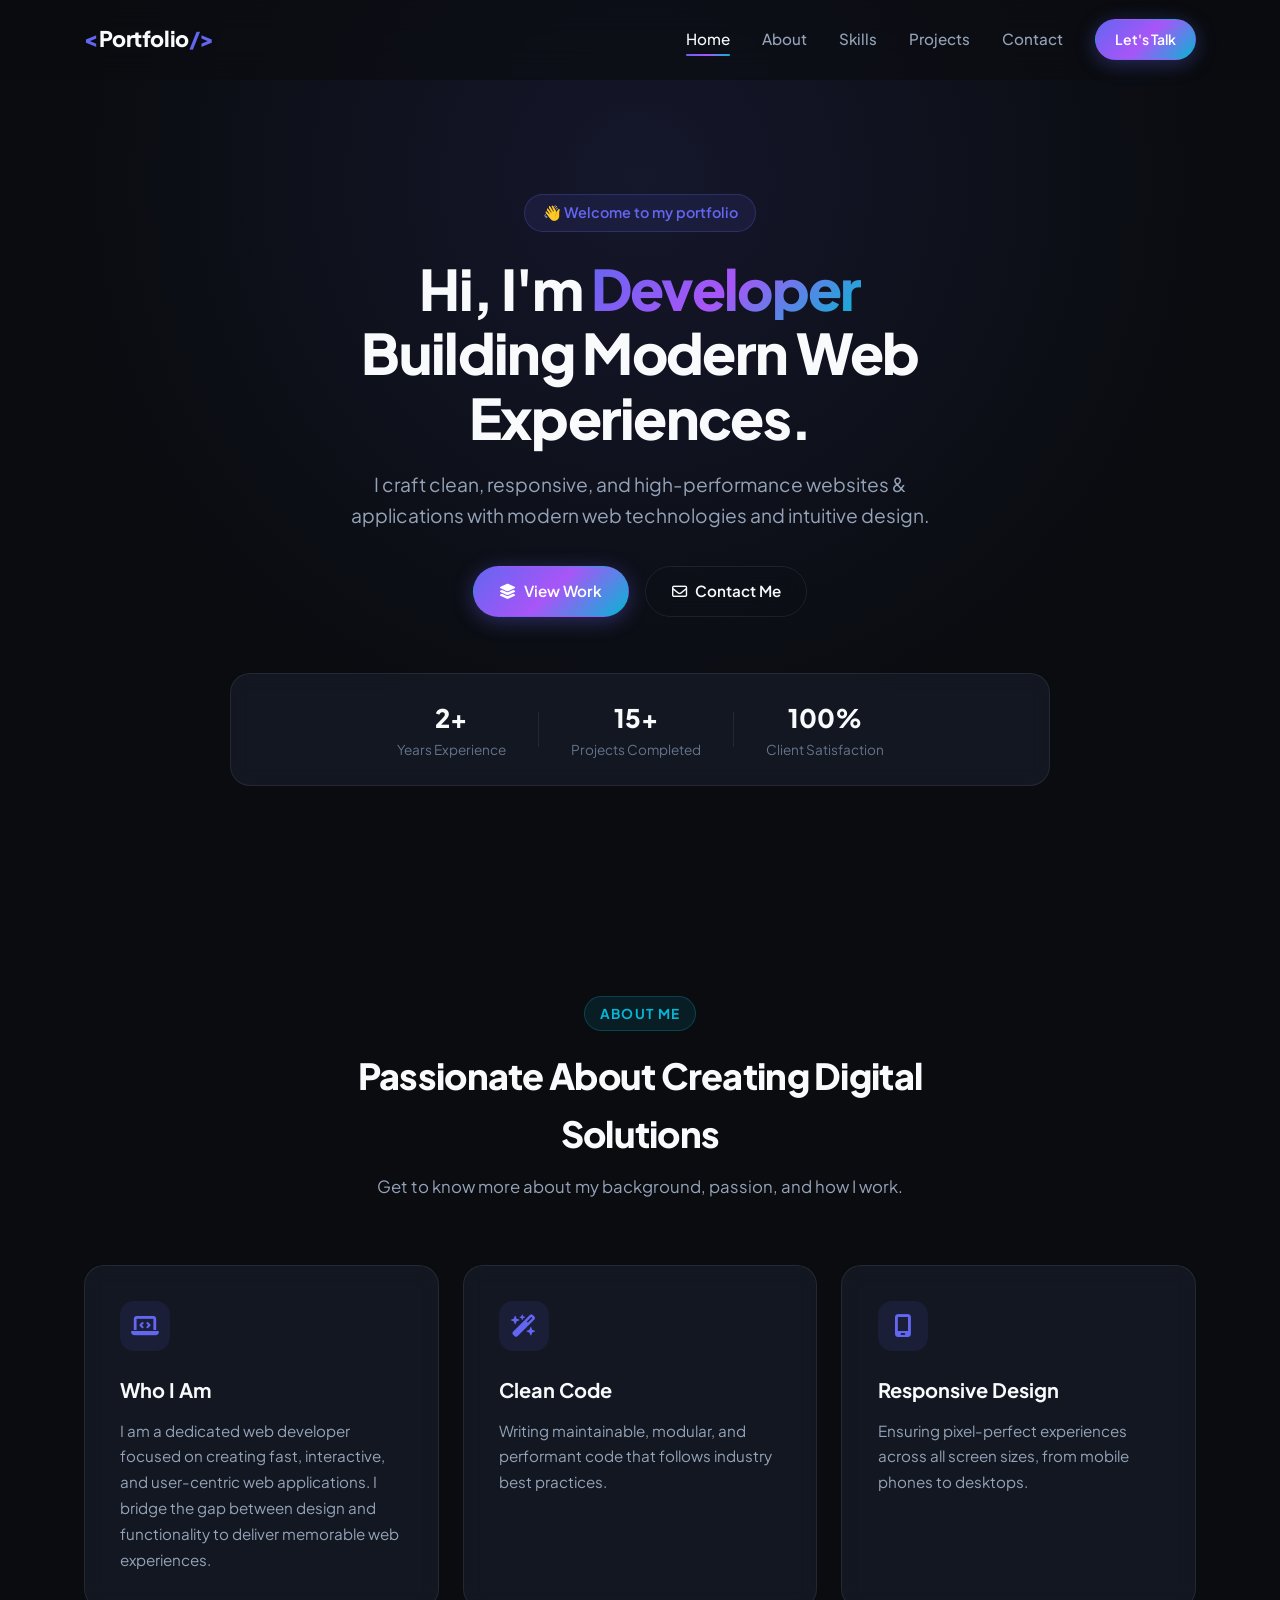
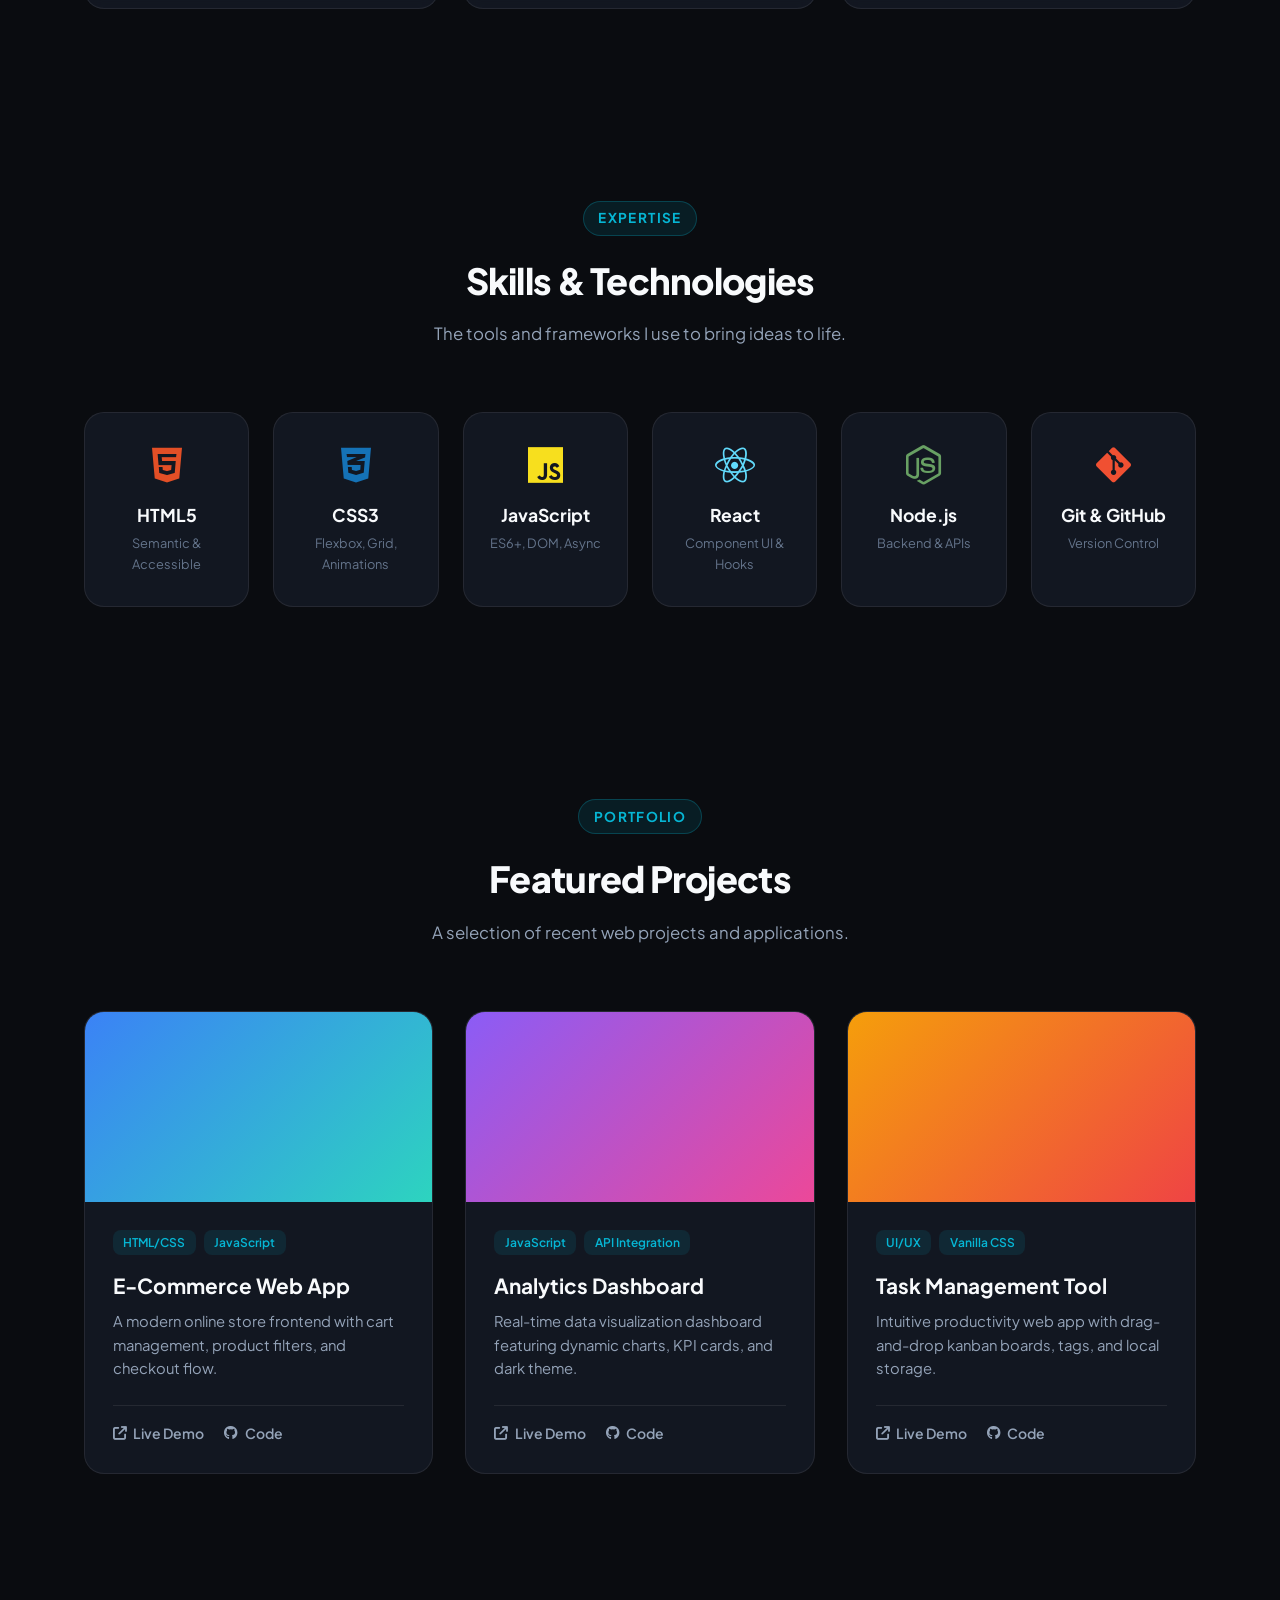
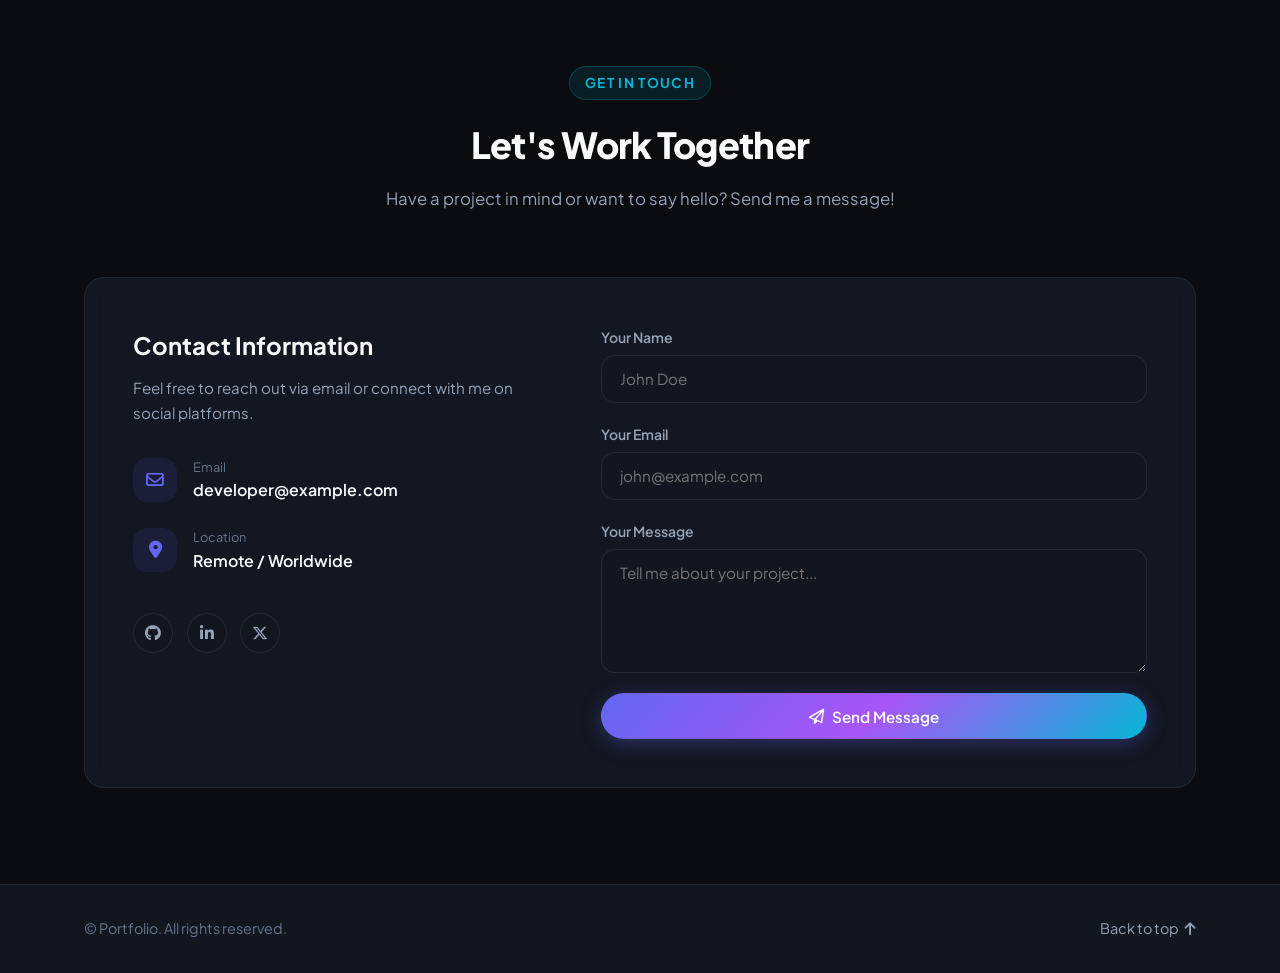
==== index.html @ e3401606 "files" ====
<!DOCTYPE html>
<html lang="en">

<head>
    <meta charset="UTF-8">
    <meta name="viewport" content="width=device-width, initial-scale=1.0">
    <meta name="description" content="Personal Portfolio - Developer & Designer">
    <title>Portfolio | Developer & Creator</title>

    <!-- Google Fonts -->
    <link rel="preconnect" href="https://fonts.googleapis.com">
    <link rel="preconnect" href="https://fonts.gstatic.com" crossorigin>
    <link href="https://fonts.googleapis.com/css2?family=Plus+Jakarta+Sans:wght@300;400;500;600;700;800&display=swap"
        rel="stylesheet">

    <!-- FontAwesome Icons -->
    <link rel="stylesheet" href="https://cdnjs.cloudflare.com/ajax/libs/font-awesome/6.5.1/css/all.min.css">

    <!-- Main Stylesheet -->
    <link rel="stylesheet" href="style.css">
</head>

<body>

    <!-- Navigation Bar -->
    <header class="navbar" id="navbar">
        <div class="nav-container">
            <a href="#hero" class="nav-logo">
                <span class="logo-bracket">&lt;</span>Portfolio<span class="logo-bracket">/&gt;</span>
            </a>

            <nav class="nav-menu" id="nav-menu">
                <a href="#hero" class="nav-link active">Home</a>
                <a href="#about" class="nav-link">About</a>
                <a href="#skills" class="nav-link">Skills</a>
                <a href="#projects" class="nav-link">Projects</a>
                <a href="#contact" class="nav-link">Contact</a>
                <a href="#contact" class="btn btn-sm btn-primary nav-cta">Let's Talk</a>
            </nav>

            <button class="hamburger" id="hamburger" aria-label="Toggle menu">
                <i class="fa-solid fa-bars"></i>
            </button>
        </div>
    </header>

    <!-- Hero Section -->
    <section class="hero" id="hero">
        <div class="container hero-content">
            <div class="hero-text">
                <div class="badge">👋 Welcome to my portfolio</div>
                <h1 class="hero-title">
                    Hi, I'm <span class="gradient-text">Developer</span><br>
                    Building Modern Web Experiences.
                </h1>
                <p class="hero-subtitle">
                    I craft clean, responsive, and high-performance websites & applications with modern web technologies
                    and intuitive design.
                </p>
                <div class="hero-actions">
                    <a href="#projects" class="btn btn-primary">
                        <i class="fa-solid fa-layer-group"></i> View Work
                    </a>
                    <a href="#contact" class="btn btn-outline">
                        <i class="fa-regular fa-envelope"></i> Contact Me
                    </a>
                </div>
                <div class="hero-stats">
                    <div class="stat-item">
                        <span class="stat-number">2+</span>
                        <span class="stat-label">Years Experience</span>
                    </div>
                    <div class="stat-divider"></div>
                    <div class="stat-item">
                        <span class="stat-number">15+</span>
                        <span class="stat-label">Projects Completed</span>
                    </div>
                    <div class="stat-divider"></div>
                    <div class="stat-item">
                        <span class="stat-number">100%</span>
                        <span class="stat-label">Client Satisfaction</span>
                    </div>
                </div>
            </div>
        </div>
    </section>

    <!-- About Section -->
    <section class="section about" id="about">
        <div class="container">
            <div class="section-header">
                <span class="section-badge">About Me</span>
                <h2 class="section-title">Passionate About Creating Digital Solutions</h2>
                <p class="section-desc">Get to know more about my background, passion, and how I work.</p>
            </div>

            <div class="about-grid">
                <div class="about-card main-about">
                    <div class="about-icon">
                        <i class="fa-solid fa-laptop-code"></i>
                    </div>
                    <h3>Who I Am</h3>
                    <p>
                        I am a dedicated web developer focused on creating fast, interactive, and user-centric web
                        applications.
                        I bridge the gap between design and functionality to deliver memorable web experiences.
                    </p>
                </div>

                <div class="about-card">
                    <div class="about-icon">
                        <i class="fa-solid fa-wand-magic-sparkles"></i>
                    </div>
                    <h3>Clean Code</h3>
                    <p>Writing maintainable, modular, and performant code that follows industry best practices.</p>
                </div>

                <div class="about-card">
                    <div class="about-icon">
                        <i class="fa-solid fa-mobile-screen"></i>
                    </div>
                    <h3>Responsive Design</h3>
                    <p>Ensuring pixel-perfect experiences across all screen sizes, from mobile phones to desktops.</p>
                </div>
            </div>
        </div>
    </section>

    <!-- Skills Section -->
    <section class="section skills" id="skills">
        <div class="container">
            <div class="section-header">
                <span class="section-badge">Expertise</span>
                <h2 class="section-title">Skills & Technologies</h2>
                <p class="section-desc">The tools and frameworks I use to bring ideas to life.</p>
            </div>

            <div class="skills-grid">
                <div class="skill-item">
                    <i class="fa-brands fa-html5 skill-icon html"></i>
                    <h4>HTML5</h4>
                    <p>Semantic & Accessible</p>
                </div>
                <div class="skill-item">
                    <i class="fa-brands fa-css3-alt skill-icon css"></i>
                    <h4>CSS3</h4>
                    <p>Flexbox, Grid, Animations</p>
                </div>
                <div class="skill-item">
                    <i class="fa-brands fa-js skill-icon js"></i>
                    <h4>JavaScript</h4>
                    <p>ES6+, DOM, Async</p>
                </div>
                <div class="skill-item">
                    <i class="fa-brands fa-react skill-icon react"></i>
                    <h4>React</h4>
                    <p>Component UI & Hooks</p>
                </div>
                <div class="skill-item">
                    <i class="fa-brands fa-node-js skill-icon node"></i>
                    <h4>Node.js</h4>
                    <p>Backend & APIs</p>
                </div>
                <div class="skill-item">
                    <i class="fa-brands fa-git-alt skill-icon git"></i>
                    <h4>Git & GitHub</h4>
                    <p>Version Control</p>
                </div>
            </div>
        </div>
    </section>

    <!-- Projects Section -->
    <section class="section projects" id="projects">
        <div class="container">
            <div class="section-header">
                <span class="section-badge">Portfolio</span>
                <h2 class="section-title">Featured Projects</h2>
                <p class="section-desc">A selection of recent web projects and applications.</p>
            </div>

            <div class="projects-grid">
                <!-- Project 1 -->
                <div class="project-card">
                    <div class="project-preview preview-1">
                        <div class="project-overlay">
                            <a href="#" class="preview-btn" target="_blank" rel="noopener"><i
                                    class="fa-solid fa-arrow-up-right-from-square"></i></a>
                        </div>
                    </div>
                    <div class="project-details">
                        <div class="project-tags">
                            <span class="tag">HTML/CSS</span>
                            <span class="tag">JavaScript</span>
                        </div>
                        <h3 class="project-title">E-Commerce Web App</h3>
                        <p class="project-description">
                            A modern online store frontend with cart management, product filters, and checkout flow.
                        </p>
                        <div class="project-links">
                            <a href="#" class="project-link"><i class="fa-solid fa-arrow-up-right-from-square"></i> Live
                                Demo</a>
                            <a href="#" class="project-link"><i class="fa-brands fa-github"></i> Code</a>
                        </div>
                    </div>
                </div>

                <!-- Project 2 -->
                <div class="project-card">
                    <div class="project-preview preview-2">
                        <div class="project-overlay">
                            <a href="#" class="preview-btn" target="_blank" rel="noopener"><i
                                    class="fa-solid fa-arrow-up-right-from-square"></i></a>
                        </div>
                    </div>
                    <div class="project-details">
                        <div class="project-tags">
                            <span class="tag">JavaScript</span>
                            <span class="tag">API Integration</span>
                        </div>
                        <h3 class="project-title">Analytics Dashboard</h3>
                        <p class="project-description">
                            Real-time data visualization dashboard featuring dynamic charts, KPI cards, and dark theme.
                        </p>
                        <div class="project-links">
                            <a href="#" class="project-link"><i class="fa-solid fa-arrow-up-right-from-square"></i> Live
                                Demo</a>
                            <a href="#" class="project-link"><i class="fa-brands fa-github"></i> Code</a>
                        </div>
                    </div>
                </div>

                <!-- Project 3 -->
                <div class="project-card">
                    <div class="project-preview preview-3">
                        <div class="project-overlay">
                            <a href="#" class="preview-btn" target="_blank" rel="noopener"><i
                                    class="fa-solid fa-arrow-up-right-from-square"></i></a>
                        </div>
                    </div>
                    <div class="project-details">
                        <div class="project-tags">
                            <span class="tag">UI/UX</span>
                            <span class="tag">Vanilla CSS</span>
                        </div>
                        <h3 class="project-title">Task Management Tool</h3>
                        <p class="project-description">
                            Intuitive productivity web app with drag-and-drop kanban boards, tags, and local storage.
                        </p>
                        <div class="project-links">
                            <a href="#" class="project-link"><i class="fa-solid fa-arrow-up-right-from-square"></i> Live
                                Demo</a>
                            <a href="#" class="project-link"><i class="fa-brands fa-github"></i> Code</a>
                        </div>
                    </div>
                </div>
            </div>
        </div>
    </section>

    <!-- Contact Section -->
    <section class="section contact" id="contact">
        <div class="container">
            <div class="section-header">
                <span class="section-badge">Get In Touch</span>
                <h2 class="section-title">Let's Work Together</h2>
                <p class="section-desc">Have a project in mind or want to say hello? Send me a message!</p>
            </div>

            <div class="contact-wrapper">
                <div class="contact-info">
                    <h3>Contact Information</h3>
                    <p>Feel free to reach out via email or connect with me on social platforms.</p>

                    <div class="contact-details">
                        <div class="contact-item">
                            <i class="fa-regular fa-envelope"></i>
                            <div>
                                <span>Email</span>
                                <h4>developer@example.com</h4>
                            </div>
                        </div>
                        <div class="contact-item">
                            <i class="fa-solid fa-location-dot"></i>
                            <div>
                                <span>Location</span>
                                <h4>Remote / Worldwide</h4>
                            </div>
                        </div>
                    </div>

                    <div class="social-links">
                        <a href="https://github.com" target="_blank" rel="noopener" aria-label="GitHub"><i
                                class="fa-brands fa-github"></i></a>
                        <a href="https://linkedin.com" target="_blank" rel="noopener" aria-label="LinkedIn"><i
                                class="fa-brands fa-linkedin-in"></i></a>
                        <a href="https://twitter.com" target="_blank" rel="noopener" aria-label="Twitter"><i
                                class="fa-brands fa-x-twitter"></i></a>
                    </div>
                </div>

                <form class="contact-form" id="contact-form">
                    <div class="form-group">
                        <label for="name">Your Name</label>
                        <input type="text" id="name" name="name" placeholder="John Doe" required>
                    </div>
                    <div class="form-group">
                        <label for="email">Your Email</label>
                        <input type="email" id="email" name="email" placeholder="john@example.com" required>
                    </div>
                    <div class="form-group">
                        <label for="message">Your Message</label>
                        <textarea id="message" name="message" rows="5" placeholder="Tell me about your project..."
                            required></textarea>
                    </div>
                    <button type="submit" class="btn btn-primary btn-block">
                        <i class="fa-regular fa-paper-plane"></i> Send Message
                    </button>
                    <div class="form-feedback" id="form-feedback"></div>
                </form>
            </div>
        </div>
    </section>

    <!-- Footer -->
    <footer class="footer">
        <div class="container footer-content">
            <p>&copy; <span id="current-year"></span> Portfolio. All rights reserved.</p>
            <div class="footer-links">
                <a href="#hero">Back to top <i class="fa-solid fa-arrow-up"></i></a>
            </div>
        </div>
    </footer>

    <!-- Main JavaScript -->
    <script src="script.js"></script>
</body>

</html>
---- style.css ----
/* ==========================================================================
   Base Design System & CSS Variables
   ========================================================================== */
:root {
    --bg-primary: #0a0c10;
    --bg-secondary: #12161f;
    --bg-card: rgba(22, 27, 39, 0.75);
    --bg-card-hover: rgba(30, 38, 54, 0.9);
    --border-color: rgba(255, 255, 255, 0.08);
    --border-highlight: rgba(99, 102, 241, 0.3);

    --text-primary: #f8fafc;
    --text-secondary: #94a3b8;
    --text-muted: #64748b;

    --accent-primary: #6366f1;
    --accent-secondary: #06b6d4;
    --accent-glow: rgba(99, 102, 241, 0.35);
    --gradient-primary: linear-gradient(135deg, #6366f1 0%, #a855f7 50%, #06b6d4 100%);
    --gradient-card-1: linear-gradient(135deg, #3b82f6 0%, #2dd4bf 100%);
    --gradient-card-2: linear-gradient(135deg, #8b5cf6 0%, #ec4899 100%);
    --gradient-card-3: linear-gradient(135deg, #f59e0b 0%, #ef4444 100%);

    --font-main: 'Plus Jakarta Sans', -apple-system, BlinkMacSystemFont, 'Segoe UI', Roboto, sans-serif;
    --radius-sm: 8px;
    --radius-md: 14px;
    --radius-lg: 20px;
    --radius-full: 9999px;

    --shadow-sm: 0 4px 12px rgba(0, 0, 0, 0.2);
    --shadow-md: 0 10px 30px -10px rgba(0, 0, 0, 0.5);
    --shadow-glow: 0 0 25px var(--accent-glow);

    --transition: all 0.3s cubic-bezier(0.16, 1, 0.3, 1);
    --max-width: 1160px;
}

/* ==========================================================================
   Reset & Global Styles
   ========================================================================== */
* {
    margin: 0;
    padding: 0;
    box-sizing: border-box;
}

html {
    scroll-behavior: smooth;
    font-size: 16px;
}

body {
    font-family: var(--font-main);
    background-color: var(--bg-primary);
    color: var(--text-primary);
    line-height: 1.6;
    overflow-x: hidden;
    -webkit-font-smoothing: antialiased;
}

.container {
    width: 100%;
    max-width: var(--max-width);
    margin: 0 auto;
    padding: 0 1.5rem;
}

a {
    color: inherit;
    text-decoration: none;
    transition: var(--transition);
}

ul {
    list-style: none;
}

/* ==========================================================================
   Typography & Utilities
   ========================================================================== */
.gradient-text {
    background: var(--gradient-primary);
    -webkit-background-clip: text;
    -webkit-text-fill-color: transparent;
    display: inline-block;
}

.section {
    padding: 6rem 0;
    position: relative;
}

.section-header {
    text-align: center;
    max-width: 650px;
    margin: 0 auto 4rem auto;
}

.section-badge {
    display: inline-block;
    font-size: 0.85rem;
    font-weight: 700;
    text-transform: uppercase;
    letter-spacing: 0.1em;
    color: var(--accent-secondary);
    background: rgba(6, 182, 212, 0.1);
    border: 1px solid rgba(6, 182, 212, 0.25);
    padding: 0.35rem 0.9rem;
    border-radius: var(--radius-full);
    margin-bottom: 1rem;
}

.section-title {
    font-size: 2.25rem;
    font-weight: 800;
    letter-spacing: -0.02em;
    color: var(--text-primary);
    margin-bottom: 0.75rem;
}

.section-desc {
    color: var(--text-secondary);
    font-size: 1.05rem;
}

/* ==========================================================================
   Buttons
   ========================================================================== */
.btn {
    display: inline-flex;
    align-items: center;
    justify-content: center;
    gap: 0.5rem;
    padding: 0.8rem 1.6rem;
    font-size: 0.95rem;
    font-weight: 600;
    font-family: inherit;
    border-radius: var(--radius-full);
    cursor: pointer;
    border: 1px solid transparent;
    transition: var(--transition);
}

.btn-primary {
    background: var(--gradient-primary);
    color: #ffffff;
    box-shadow: 0 4px 20px var(--accent-glow);
}

.btn-primary:hover {
    transform: translateY(-2px);
    box-shadow: 0 8px 25px rgba(99, 102, 241, 0.5);
}

.btn-outline {
    background: transparent;
    color: var(--text-primary);
    border-color: var(--border-color);
    backdrop-filter: blur(10px);
}

.btn-outline:hover {
    background: rgba(255, 255, 255, 0.05);
    border-color: var(--text-secondary);
    transform: translateY(-2px);
}

.btn-sm {
    padding: 0.5rem 1.2rem;
    font-size: 0.875rem;
}

.btn-block {
    width: 100%;
}

/* ==========================================================================
   Navbar
   ========================================================================== */
.navbar {
    position: fixed;
    top: 0;
    left: 0;
    width: 100%;
    z-index: 1000;
    padding: 1.2rem 0;
    transition: var(--transition);
    background: rgba(10, 12, 16, 0.6);
    backdrop-filter: blur(16px);
    border-bottom: 1px solid transparent;
}

.navbar.scrolled {
    padding: 0.85rem 0;
    background: rgba(10, 12, 16, 0.85);
    border-bottom: 1px solid var(--border-color);
}

.nav-container {
    max-width: var(--max-width);
    margin: 0 auto;
    padding: 0 1.5rem;
    display: flex;
    align-items: center;
    justify-content: space-between;
}

.nav-logo {
    font-size: 1.35rem;
    font-weight: 800;
    color: var(--text-primary);
    letter-spacing: -0.02em;
}

.logo-bracket {
    color: var(--accent-primary);
}

.nav-menu {
    display: flex;
    align-items: center;
    gap: 2rem;
}

.nav-link {
    font-size: 0.95rem;
    font-weight: 500;
    color: var(--text-secondary);
    position: relative;
}

.nav-link:hover,
.nav-link.active {
    color: var(--text-primary);
}

.nav-link::after {
    content: '';
    position: absolute;
    bottom: -4px;
    left: 0;
    width: 0;
    height: 2px;
    background: var(--gradient-primary);
    transition: var(--transition);
    border-radius: var(--radius-full);
}

.nav-link:hover::after,
.nav-link.active::after {
    width: 100%;
}

.hamburger {
    display: none;
    background: transparent;
    border: none;
    color: var(--text-primary);
    font-size: 1.4rem;
    cursor: pointer;
}

/* ==========================================================================
   Hero Section
   ========================================================================== */
.hero {
    min-height: 100vh;
    display: flex;
    align-items: center;
    padding-top: 5rem;
    background: radial-gradient(circle at 50% 20%, rgba(99, 102, 241, 0.12) 0%, transparent 60%);
}

.hero-content {
    display: flex;
    flex-direction: column;
    align-items: center;
    text-align: center;
}

.hero-text {
    max-width: 820px;
}

.badge {
    display: inline-block;
    font-size: 0.9rem;
    font-weight: 600;
    color: var(--accent-primary);
    background: rgba(99, 102, 241, 0.1);
    border: 1px solid rgba(99, 102, 241, 0.25);
    padding: 0.4rem 1.1rem;
    border-radius: var(--radius-full);
    margin-bottom: 1.5rem;
}

.hero-title {
    font-size: 3.5rem;
    font-weight: 800;
    line-height: 1.15;
    letter-spacing: -0.03em;
    margin-bottom: 1.25rem;
}

.hero-subtitle {
    font-size: 1.2rem;
    color: var(--text-secondary);
    max-width: 640px;
    margin: 0 auto 2.2rem auto;
    font-weight: 400;
}

.hero-actions {
    display: flex;
    justify-content: center;
    gap: 1rem;
    margin-bottom: 3.5rem;
}

.hero-stats {
    display: flex;
    align-items: center;
    justify-content: center;
    gap: 2rem;
    padding: 1.5rem 2rem;
    background: var(--bg-card);
    border: 1px solid var(--border-color);
    border-radius: var(--radius-lg);
    backdrop-filter: blur(10px);
}

.stat-item {
    display: flex;
    flex-direction: column;
    align-items: center;
}

.stat-number {
    font-size: 1.6rem;
    font-weight: 800;
    color: var(--text-primary);
}

.stat-label {
    font-size: 0.85rem;
    color: var(--text-muted);
}

.stat-divider {
    width: 1px;
    height: 35px;
    background: var(--border-color);
}

/* ==========================================================================
   About Section
   ========================================================================== */
.about-grid {
    display: grid;
    grid-template-columns: repeat(auto-fit, minmax(300px, 1fr));
    gap: 1.5rem;
}

.about-card {
    background: var(--bg-card);
    border: 1px solid var(--border-color);
    border-radius: var(--radius-lg);
    padding: 2.2rem;
    backdrop-filter: blur(10px);
    transition: var(--transition);
}

.about-card:hover {
    background: var(--bg-card-hover);
    border-color: var(--border-highlight);
    transform: translateY(-4px);
}

.about-icon {
    width: 50px;
    height: 50px;
    display: flex;
    align-items: center;
    justify-content: center;
    background: rgba(99, 102, 241, 0.1);
    color: var(--accent-primary);
    border-radius: var(--radius-md);
    font-size: 1.4rem;
    margin-bottom: 1.4rem;
}

.about-card h3 {
    font-size: 1.25rem;
    font-weight: 700;
    margin-bottom: 0.75rem;
}

.about-card p {
    color: var(--text-secondary);
    font-size: 0.95rem;
    line-height: 1.7;
}

/* ==========================================================================
   Skills Section
   ========================================================================== */
.skills-grid {
    display: grid;
    grid-template-columns: repeat(auto-fit, minmax(160px, 1fr));
    gap: 1.5rem;
}

.skill-item {
    background: var(--bg-card);
    border: 1px solid var(--border-color);
    border-radius: var(--radius-lg);
    padding: 2rem 1.5rem;
    text-align: center;
    transition: var(--transition);
}

.skill-item:hover {
    background: var(--bg-card-hover);
    border-color: var(--border-highlight);
    transform: translateY(-5px);
}

.skill-icon {
    font-size: 2.5rem;
    margin-bottom: 1rem;
}

.skill-icon.html { color: #e34f26; }
.skill-icon.css { color: #1572b6; }
.skill-icon.js { color: #f7df1e; }
.skill-icon.react { color: #61dafb; }
.skill-icon.node { color: #68a063; }
.skill-icon.git { color: #f05032; }

.skill-item h4 {
    font-size: 1.1rem;
    font-weight: 700;
    margin-bottom: 0.25rem;
}

.skill-item p {
    font-size: 0.8rem;
    color: var(--text-muted);
}

/* ==========================================================================
   Projects Section
   ========================================================================== */
.projects-grid {
    display: grid;
    grid-template-columns: repeat(auto-fit, minmax(320px, 1fr));
    gap: 2rem;
}

.project-card {
    background: var(--bg-card);
    border: 1px solid var(--border-color);
    border-radius: var(--radius-lg);
    overflow: hidden;
    transition: var(--transition);
    display: flex;
    flex-direction: column;
}

.project-card:hover {
    background: var(--bg-card-hover);
    border-color: var(--border-highlight);
    transform: translateY(-6px);
    box-shadow: var(--shadow-md);
}

.project-preview {
    height: 190px;
    width: 100%;
    position: relative;
    display: flex;
    align-items: center;
    justify-content: center;
}

.preview-1 { background: var(--gradient-card-1); }
.preview-2 { background: var(--gradient-card-2); }
.preview-3 { background: var(--gradient-card-3); }

.project-overlay {
    position: absolute;
    inset: 0;
    background: rgba(0, 0, 0, 0.35);
    display: flex;
    align-items: center;
    justify-content: center;
    opacity: 0;
    transition: var(--transition);
}

.project-card:hover .project-overlay {
    opacity: 1;
}

.preview-btn {
    width: 45px;
    height: 45px;
    border-radius: 50%;
    background: #ffffff;
    color: #0a0c10;
    display: flex;
    align-items: center;
    justify-content: center;
    font-size: 1.1rem;
    transform: scale(0.8);
    transition: var(--transition);
}

.project-card:hover .preview-btn {
    transform: scale(1);
}

.project-details {
    padding: 1.75rem;
    flex: 1;
    display: flex;
    flex-direction: column;
}

.project-tags {
    display: flex;
    gap: 0.5rem;
    margin-bottom: 0.85rem;
}

.tag {
    font-size: 0.75rem;
    font-weight: 600;
    color: var(--accent-secondary);
    background: rgba(6, 182, 212, 0.1);
    padding: 0.2rem 0.65rem;
    border-radius: var(--radius-sm);
}

.project-title {
    font-size: 1.3rem;
    font-weight: 700;
    margin-bottom: 0.5rem;
}

.project-description {
    color: var(--text-secondary);
    font-size: 0.925rem;
    line-height: 1.6;
    margin-bottom: 1.5rem;
    flex: 1;
}

.project-links {
    display: flex;
    gap: 1.25rem;
    border-top: 1px solid var(--border-color);
    padding-top: 1rem;
}

.project-link {
    font-size: 0.875rem;
    font-weight: 600;
    color: var(--text-secondary);
    display: inline-flex;
    align-items: center;
    gap: 0.4rem;
}

.project-link:hover {
    color: var(--accent-primary);
}

/* ==========================================================================
   Contact Section
   ========================================================================== */
.contact-wrapper {
    display: grid;
    grid-template-columns: 1fr 1.3fr;
    gap: 3rem;
    background: var(--bg-card);
    border: 1px solid var(--border-color);
    border-radius: var(--radius-lg);
    padding: 3rem;
    backdrop-filter: blur(10px);
}

.contact-info h3 {
    font-size: 1.5rem;
    font-weight: 700;
    margin-bottom: 0.75rem;
}

.contact-info p {
    color: var(--text-secondary);
    margin-bottom: 2rem;
    font-size: 0.95rem;
}

.contact-details {
    display: flex;
    flex-direction: column;
    gap: 1.5rem;
    margin-bottom: 2.5rem;
}

.contact-item {
    display: flex;
    align-items: center;
    gap: 1rem;
}

.contact-item i {
    width: 44px;
    height: 44px;
    display: flex;
    align-items: center;
    justify-content: center;
    background: rgba(99, 102, 241, 0.1);
    color: var(--accent-primary);
    border-radius: var(--radius-md);
    font-size: 1.1rem;
}

.contact-item span {
    font-size: 0.8rem;
    color: var(--text-muted);
    display: block;
}

.contact-item h4 {
    font-size: 1rem;
    font-weight: 600;
    color: var(--text-primary);
}

.social-links {
    display: flex;
    gap: 0.85rem;
}

.social-links a {
    width: 40px;
    height: 40px;
    display: flex;
    align-items: center;
    justify-content: center;
    background: var(--bg-secondary);
    border: 1px solid var(--border-color);
    border-radius: 50%;
    color: var(--text-secondary);
    font-size: 1rem;
    transition: var(--transition);
}

.social-links a:hover {
    background: var(--accent-primary);
    color: #ffffff;
    border-color: var(--accent-primary);
    transform: translateY(-3px);
}

.contact-form {
    display: flex;
    flex-direction: column;
    gap: 1.25rem;
}

.form-group {
    display: flex;
    flex-direction: column;
    gap: 0.4rem;
}

.form-group label {
    font-size: 0.875rem;
    font-weight: 600;
    color: var(--text-secondary);
}

.form-group input,
.form-group textarea {
    width: 100%;
    padding: 0.85rem 1.1rem;
    background: var(--bg-secondary);
    border: 1px solid var(--border-color);
    border-radius: var(--radius-md);
    color: var(--text-primary);
    font-family: inherit;
    font-size: 0.95rem;
    outline: none;
    transition: var(--transition);
}

.form-group input:focus,
.form-group textarea:focus {
    border-color: var(--accent-primary);
    box-shadow: 0 0 0 3px rgba(99, 102, 241, 0.15);
}

.form-feedback {
    margin-top: 0.5rem;
    font-size: 0.9rem;
    display: none;
}

.form-feedback.success {
    display: block;
    color: #10b981;
}

.form-feedback.error {
    display: block;
    color: #ef4444;
}

/* ==========================================================================
   Footer
   ========================================================================== */
.footer {
    border-top: 1px solid var(--border-color);
    padding: 2rem 0;
    background: var(--bg-secondary);
}

.footer-content {
    display: flex;
    align-items: center;
    justify-content: space-between;
    font-size: 0.9rem;
    color: var(--text-muted);
}

.footer-links a {
    color: var(--text-secondary);
    display: inline-flex;
    align-items: center;
    gap: 0.35rem;
}

.footer-links a:hover {
    color: var(--accent-primary);
}

/* ==========================================================================
   Responsive Breakpoints
   ========================================================================== */
@media (max-width: 900px) {
    .hero-title {
        font-size: 2.75rem;
    }

    .contact-wrapper {
        grid-template-columns: 1fr;
        padding: 2rem;
        gap: 2.5rem;
    }
}

@media (max-width: 768px) {
    .hamburger {
        display: block;
    }

    .nav-menu {
        position: fixed;
        top: 70px;
        left: 0;
        width: 100%;
        background: var(--bg-secondary);
        border-bottom: 1px solid var(--border-color);
        flex-direction: column;
        padding: 2rem 1.5rem;
        gap: 1.5rem;
        transform: translateY(-150%);
        transition: transform 0.3s ease-in-out;
    }

    .nav-menu.open {
        transform: translateY(0);
    }

    .nav-cta {
        width: 100%;
    }

    .hero-title {
        font-size: 2.25rem;
    }

    .hero-subtitle {
        font-size: 1rem;
    }

    .hero-stats {
        flex-direction: column;
        gap: 1.25rem;
        width: 100%;
    }

    .stat-divider {
        width: 60%;
        height: 1px;
    }

    .section {
        padding: 4rem 0;
    }
}
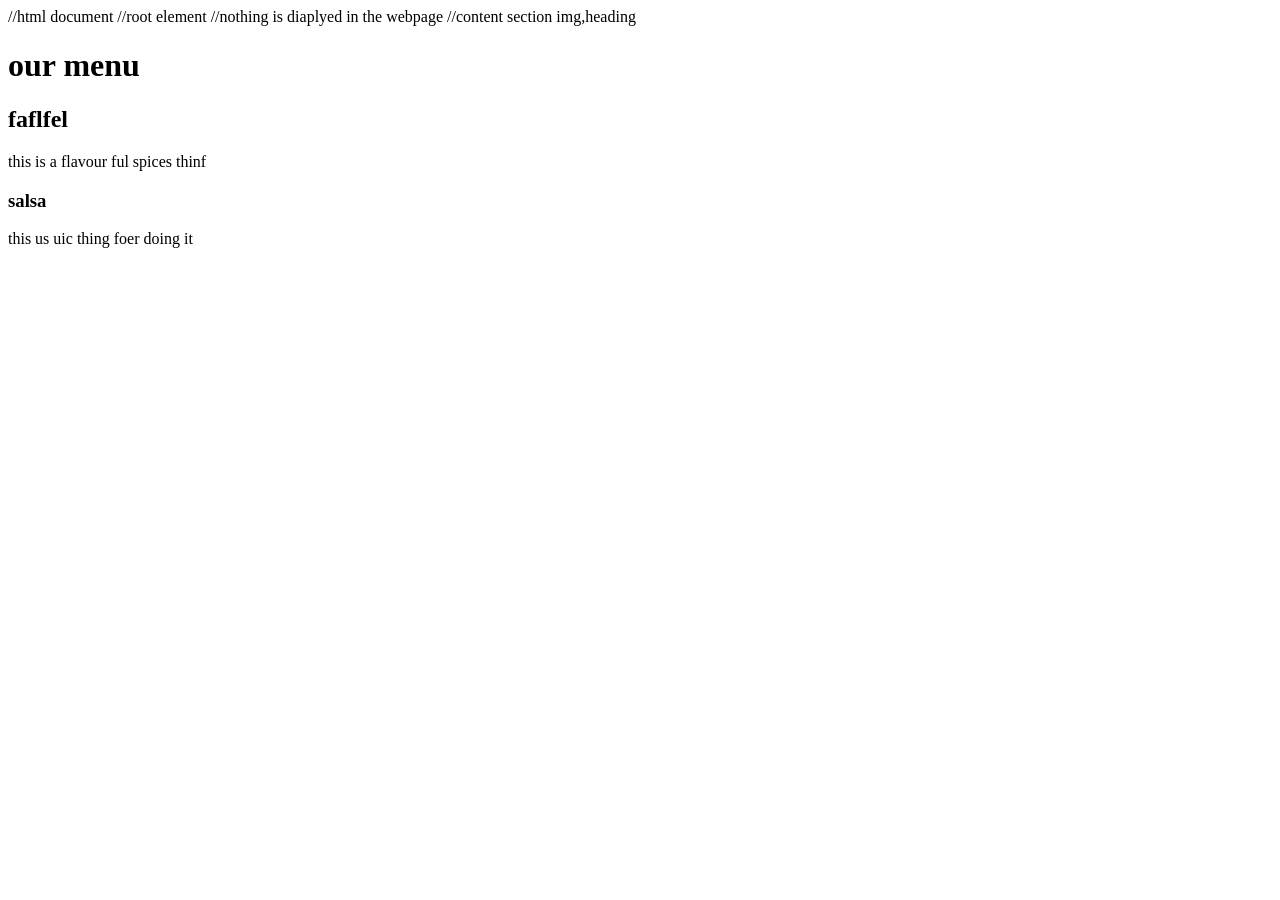
==== commit 6bf4c574: "filesexit" ====
--- a/index.html
+++ b/index.html
@@ -1,339 +1,21 @@
-<!DOCTYPE html>
-<html lang="en">
+<!DOCTYPE html>//html document
+<html>//root element
+    <head>//nothing is diaplyed in the webpage
+        <title>
+            Little Lemon //name diapled in the web browser tab 
+//abt the html docu no content of the page            //web browser tab
+//meta tags--description for webpage key words fpr search engine
+        </title>
 
-<head>
-    <meta charset="UTF-8">
-    <meta name="viewport" content="width=device-width, initial-scale=1.0">
-    <meta name="description" content="Personal Portfolio - Developer & Designer">
-    <title>Portfolio | Developer & Creator</title>
+    </head>
+    <body>//content section img,heading 
+        <h1>
+            our menu
+        </h1>
+        <h2>faflfel</h2>
+        <p>this is a flavour ful spices thinf</p>
+        <h3>salsa </h3>
+        <p>this us uic thing foer doing it </p>
 
-    <!-- Google Fonts -->
-    <link rel="preconnect" href="https://fonts.googleapis.com">
-    <link rel="preconnect" href="https://fonts.gstatic.com" crossorigin>
-    <link href="https://fonts.googleapis.com/css2?family=Plus+Jakarta+Sans:wght@300;400;500;600;700;800&display=swap"
-        rel="stylesheet">
-
-    <!-- FontAwesome Icons -->
-    <link rel="stylesheet" href="https://cdnjs.cloudflare.com/ajax/libs/font-awesome/6.5.1/css/all.min.css">
-
-    <!-- Main Stylesheet -->
-    <link rel="stylesheet" href="style.css">
-</head>
-
-<body>
-
-    <!-- Navigation Bar -->
-    <header class="navbar" id="navbar">
-        <div class="nav-container">
-            <a href="#hero" class="nav-logo">
-                <span class="logo-bracket">&lt;</span>Portfolio<span class="logo-bracket">/&gt;</span>
-            </a>
-
-            <nav class="nav-menu" id="nav-menu">
-                <a href="#hero" class="nav-link active">Home</a>
-                <a href="#about" class="nav-link">About</a>
-                <a href="#skills" class="nav-link">Skills</a>
-                <a href="#projects" class="nav-link">Projects</a>
-                <a href="#contact" class="nav-link">Contact</a>
-                <a href="#contact" class="btn btn-sm btn-primary nav-cta">Let's Talk</a>
-            </nav>
-
-            <button class="hamburger" id="hamburger" aria-label="Toggle menu">
-                <i class="fa-solid fa-bars"></i>
-            </button>
-        </div>
-    </header>
-
-    <!-- Hero Section -->
-    <section class="hero" id="hero">
-        <div class="container hero-content">
-            <div class="hero-text">
-                <div class="badge">👋 Welcome to my portfolio</div>
-                <h1 class="hero-title">
-                    Hi, I'm <span class="gradient-text">Developer</span><br>
-                    Building Modern Web Experiences.
-                </h1>
-                <p class="hero-subtitle">
-                    I craft clean, responsive, and high-performance websites & applications with modern web technologies
-                    and intuitive design.
-                </p>
-                <div class="hero-actions">
-                    <a href="#projects" class="btn btn-primary">
-                        <i class="fa-solid fa-layer-group"></i> View Work
-                    </a>
-                    <a href="#contact" class="btn btn-outline">
-                        <i class="fa-regular fa-envelope"></i> Contact Me
-                    </a>
-                </div>
-                <div class="hero-stats">
-                    <div class="stat-item">
-                        <span class="stat-number">2+</span>
-                        <span class="stat-label">Years Experience</span>
-                    </div>
-                    <div class="stat-divider"></div>
-                    <div class="stat-item">
-                        <span class="stat-number">15+</span>
-                        <span class="stat-label">Projects Completed</span>
-                    </div>
-                    <div class="stat-divider"></div>
-                    <div class="stat-item">
-                        <span class="stat-number">100%</span>
-                        <span class="stat-label">Client Satisfaction</span>
-                    </div>
-                </div>
-            </div>
-        </div>
-    </section>
-
-    <!-- About Section -->
-    <section class="section about" id="about">
-        <div class="container">
-            <div class="section-header">
-                <span class="section-badge">About Me</span>
-                <h2 class="section-title">Passionate About Creating Digital Solutions</h2>
-                <p class="section-desc">Get to know more about my background, passion, and how I work.</p>
-            </div>
-
-            <div class="about-grid">
-                <div class="about-card main-about">
-                    <div class="about-icon">
-                        <i class="fa-solid fa-laptop-code"></i>
-                    </div>
-                    <h3>Who I Am</h3>
-                    <p>
-                        I am a dedicated web developer focused on creating fast, interactive, and user-centric web
-                        applications.
-                        I bridge the gap between design and functionality to deliver memorable web experiences.
-                    </p>
-                </div>
-
-                <div class="about-card">
-                    <div class="about-icon">
-                        <i class="fa-solid fa-wand-magic-sparkles"></i>
-                    </div>
-                    <h3>Clean Code</h3>
-                    <p>Writing maintainable, modular, and performant code that follows industry best practices.</p>
-                </div>
-
-                <div class="about-card">
-                    <div class="about-icon">
-                        <i class="fa-solid fa-mobile-screen"></i>
-                    </div>
-                    <h3>Responsive Design</h3>
-                    <p>Ensuring pixel-perfect experiences across all screen sizes, from mobile phones to desktops.</p>
-                </div>
-            </div>
-        </div>
-    </section>
-
-    <!-- Skills Section -->
-    <section class="section skills" id="skills">
-        <div class="container">
-            <div class="section-header">
-                <span class="section-badge">Expertise</span>
-                <h2 class="section-title">Skills & Technologies</h2>
-                <p class="section-desc">The tools and frameworks I use to bring ideas to life.</p>
-            </div>
-
-            <div class="skills-grid">
-                <div class="skill-item">
-                    <i class="fa-brands fa-html5 skill-icon html"></i>
-                    <h4>HTML5</h4>
-                    <p>Semantic & Accessible</p>
-                </div>
-                <div class="skill-item">
-                    <i class="fa-brands fa-css3-alt skill-icon css"></i>
-                    <h4>CSS3</h4>
-                    <p>Flexbox, Grid, Animations</p>
-                </div>
-                <div class="skill-item">
-                    <i class="fa-brands fa-js skill-icon js"></i>
-                    <h4>JavaScript</h4>
-                    <p>ES6+, DOM, Async</p>
-                </div>
-                <div class="skill-item">
-                    <i class="fa-brands fa-react skill-icon react"></i>
-                    <h4>React</h4>
-                    <p>Component UI & Hooks</p>
-                </div>
-                <div class="skill-item">
-                    <i class="fa-brands fa-node-js skill-icon node"></i>
-                    <h4>Node.js</h4>
-                    <p>Backend & APIs</p>
-                </div>
-                <div class="skill-item">
-                    <i class="fa-brands fa-git-alt skill-icon git"></i>
-                    <h4>Git & GitHub</h4>
-                    <p>Version Control</p>
-                </div>
-            </div>
-        </div>
-    </section>
-
-    <!-- Projects Section -->
-    <section class="section projects" id="projects">
-        <div class="container">
-            <div class="section-header">
-                <span class="section-badge">Portfolio</span>
-                <h2 class="section-title">Featured Projects</h2>
-                <p class="section-desc">A selection of recent web projects and applications.</p>
-            </div>
-
-            <div class="projects-grid">
-                <!-- Project 1 -->
-                <div class="project-card">
-                    <div class="project-preview preview-1">
-                        <div class="project-overlay">
-                            <a href="#" class="preview-btn" target="_blank" rel="noopener"><i
-                                    class="fa-solid fa-arrow-up-right-from-square"></i></a>
-                        </div>
-                    </div>
-                    <div class="project-details">
-                        <div class="project-tags">
-                            <span class="tag">HTML/CSS</span>
-                            <span class="tag">JavaScript</span>
-                        </div>
-                        <h3 class="project-title">E-Commerce Web App</h3>
-                        <p class="project-description">
-                            A modern online store frontend with cart management, product filters, and checkout flow.
-                        </p>
-                        <div class="project-links">
-                            <a href="#" class="project-link"><i class="fa-solid fa-arrow-up-right-from-square"></i> Live
-                                Demo</a>
-                            <a href="#" class="project-link"><i class="fa-brands fa-github"></i> Code</a>
-                        </div>
-                    </div>
-                </div>
-
-                <!-- Project 2 -->
-                <div class="project-card">
-                    <div class="project-preview preview-2">
-                        <div class="project-overlay">
-                            <a href="#" class="preview-btn" target="_blank" rel="noopener"><i
-                                    class="fa-solid fa-arrow-up-right-from-square"></i></a>
-                        </div>
-                    </div>
-                    <div class="project-details">
-                        <div class="project-tags">
-                            <span class="tag">JavaScript</span>
-                            <span class="tag">API Integration</span>
-                        </div>
-                        <h3 class="project-title">Analytics Dashboard</h3>
-                        <p class="project-description">
-                            Real-time data visualization dashboard featuring dynamic charts, KPI cards, and dark theme.
-                        </p>
-                        <div class="project-links">
-                            <a href="#" class="project-link"><i class="fa-solid fa-arrow-up-right-from-square"></i> Live
-                                Demo</a>
-                            <a href="#" class="project-link"><i class="fa-brands fa-github"></i> Code</a>
-                        </div>
-                    </div>
-                </div>
-
-                <!-- Project 3 -->
-                <div class="project-card">
-                    <div class="project-preview preview-3">
-                        <div class="project-overlay">
-                            <a href="#" class="preview-btn" target="_blank" rel="noopener"><i
-                                    class="fa-solid fa-arrow-up-right-from-square"></i></a>
-                        </div>
-                    </div>
-                    <div class="project-details">
-                        <div class="project-tags">
-                            <span class="tag">UI/UX</span>
-                            <span class="tag">Vanilla CSS</span>
-                        </div>
-                        <h3 class="project-title">Task Management Tool</h3>
-                        <p class="project-description">
-                            Intuitive productivity web app with drag-and-drop kanban boards, tags, and local storage.
-                        </p>
-                        <div class="project-links">
-                            <a href="#" class="project-link"><i class="fa-solid fa-arrow-up-right-from-square"></i> Live
-                                Demo</a>
-                            <a href="#" class="project-link"><i class="fa-brands fa-github"></i> Code</a>
-                        </div>
-                    </div>
-                </div>
-            </div>
-        </div>
-    </section>
-
-    <!-- Contact Section -->
-    <section class="section contact" id="contact">
-        <div class="container">
-            <div class="section-header">
-                <span class="section-badge">Get In Touch</span>
-                <h2 class="section-title">Let's Work Together</h2>
-                <p class="section-desc">Have a project in mind or want to say hello? Send me a message!</p>
-            </div>
-
-            <div class="contact-wrapper">
-                <div class="contact-info">
-                    <h3>Contact Information</h3>
-                    <p>Feel free to reach out via email or connect with me on social platforms.</p>
-
-                    <div class="contact-details">
-                        <div class="contact-item">
-                            <i class="fa-regular fa-envelope"></i>
-                            <div>
-                                <span>Email</span>
-                                <h4>developer@example.com</h4>
-                            </div>
-                        </div>
-                        <div class="contact-item">
-                            <i class="fa-solid fa-location-dot"></i>
-                            <div>
-                                <span>Location</span>
-                                <h4>Remote / Worldwide</h4>
-                            </div>
-                        </div>
-                    </div>
-
-                    <div class="social-links">
-                        <a href="https://github.com" target="_blank" rel="noopener" aria-label="GitHub"><i
-                                class="fa-brands fa-github"></i></a>
-                        <a href="https://linkedin.com" target="_blank" rel="noopener" aria-label="LinkedIn"><i
-                                class="fa-brands fa-linkedin-in"></i></a>
-                        <a href="https://twitter.com" target="_blank" rel="noopener" aria-label="Twitter"><i
-                                class="fa-brands fa-x-twitter"></i></a>
-                    </div>
-                </div>
-
-                <form class="contact-form" id="contact-form">
-                    <div class="form-group">
-                        <label for="name">Your Name</label>
-                        <input type="text" id="name" name="name" placeholder="John Doe" required>
-                    </div>
-                    <div class="form-group">
-                        <label for="email">Your Email</label>
-                        <input type="email" id="email" name="email" placeholder="john@example.com" required>
-                    </div>
-                    <div class="form-group">
-                        <label for="message">Your Message</label>
-                        <textarea id="message" name="message" rows="5" placeholder="Tell me about your project..."
-                            required></textarea>
-                    </div>
-                    <button type="submit" class="btn btn-primary btn-block">
-                        <i class="fa-regular fa-paper-plane"></i> Send Message
-                    </button>
-                    <div class="form-feedback" id="form-feedback"></div>
-                </form>
-            </div>
-        </div>
-    </section>
-
-    <!-- Footer -->
-    <footer class="footer">
-        <div class="container footer-content">
-            <p>&copy; <span id="current-year"></span> Portfolio. All rights reserved.</p>
-            <div class="footer-links">
-                <a href="#hero">Back to top <i class="fa-solid fa-arrow-up"></i></a>
-            </div>
-        </div>
-    </footer>
-
-    <!-- Main JavaScript -->
-    <script src="script.js"></script>
-</body>
-
+    </body>
 </html>
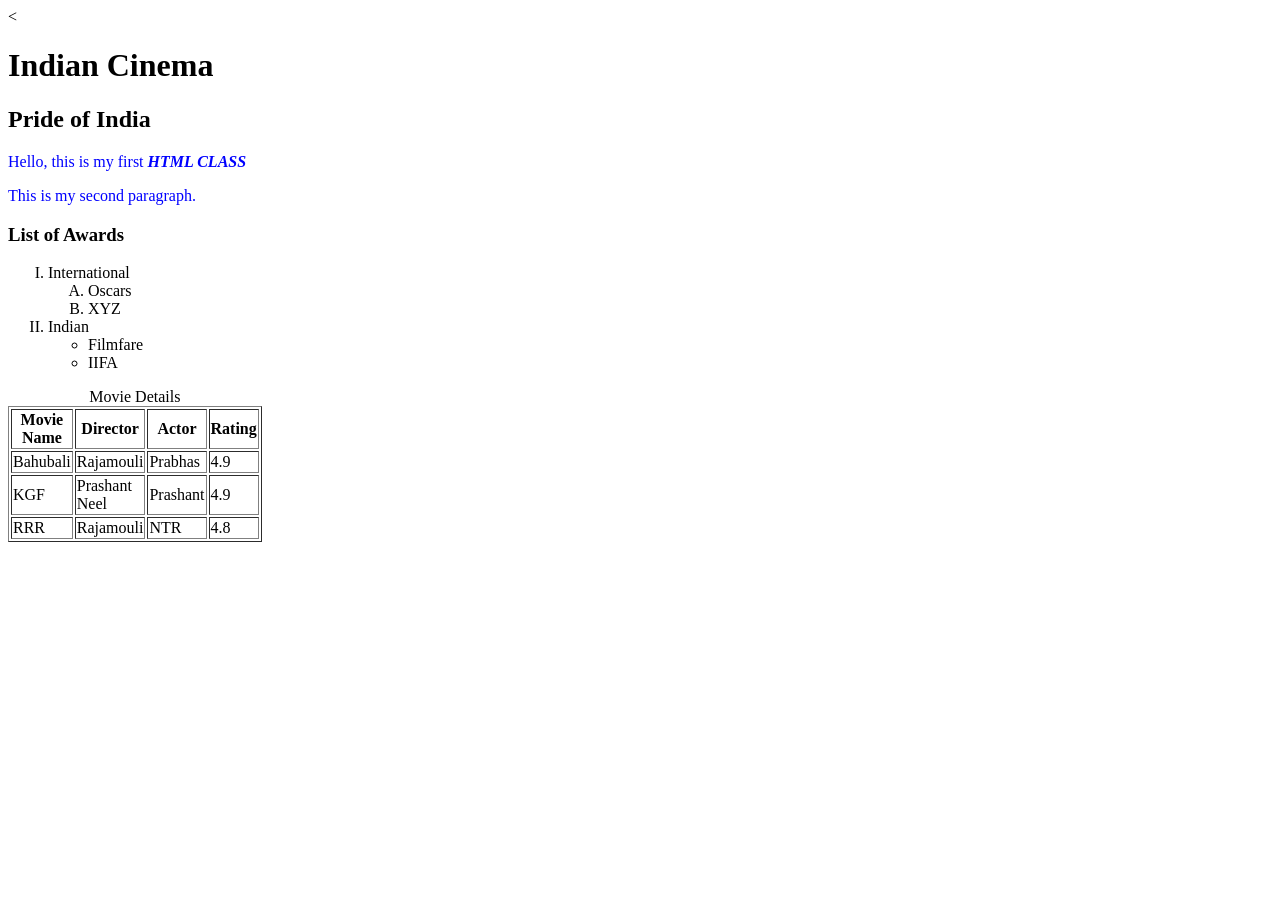
==== commit 36bb00f1: "files" ====
--- a/index.html
+++ b/index.html
@@ -1,21 +1,82 @@
-<!DOCTYPE html>//html document
-<html>//root element
-    <head>//nothing is diaplyed in the webpage
-        <title>
-            Little Lemon //name diapled in the web browser tab 
-//abt the html docu no content of the page            //web browser tab
-//meta tags--description for webpage key words fpr search engine
-        </title>
+<<!DOCTYPE html>
+<html>
+<head>
+    <title>My First Title</title>
 
-    </head>
-    <body>//content section img,heading 
-        <h1>
-            our menu
-        </h1>
-        <h2>faflfel</h2>
-        <p>this is a flavour ful spices thinf</p>
-        <h3>salsa </h3>
-        <p>this us uic thing foer doing it </p>
+    <style type="text/css">
+        p {
+            color: blue;
+        }
+    </style>
+</head>
 
-    </body>
+<body>
+
+    <h1>Indian Cinema</h1>
+
+    <h2>Pride of India</h2>
+
+    <p>
+        Hello, this is my first <b><i>HTML CLASS</i></b>
+    </p>
+
+    <p>
+        This is my second paragraph.
+    </p>
+
+    <h3>List of Awards</h3>
+
+    <ol type="I">
+        <li>International
+            <ol type="A">
+                <li>Oscars</li>
+                <li>XYZ</li>
+            </ol>
+        </li>
+
+        <li>Indian
+            <ul type="circle">
+                <li>Filmfare</li>
+                <li>IIFA</li>
+            </ul>
+        </li>
+    </ol>
+
+    <table border="1" width="70">
+        <caption>Movie Details</caption>
+
+        <thead>
+            <tr>
+                <th>Movie Name</th>
+                <th>Director</th>
+                <th>Actor</th>
+                <th>Rating</th>
+            </tr>
+        </thead>
+
+        <tbody>
+            <tr>
+                <td>Bahubali</td>
+                <td>Rajamouli</td>
+                <td>Prabhas</td>
+                <td>4.9</td>
+            </tr>
+
+            <tr>
+                <td>KGF</td>
+                <td>Prashant Neel</td>
+                <td>Prashant</td>
+                <td>4.9</td>
+            </tr>
+
+            <tr>
+                <td>RRR</td>
+                <td>Rajamouli</td>
+                <td>NTR</td>
+                <td>4.8</td>
+            </tr>
+        </tbody>
+    </table>
+
+</body>
 </html>
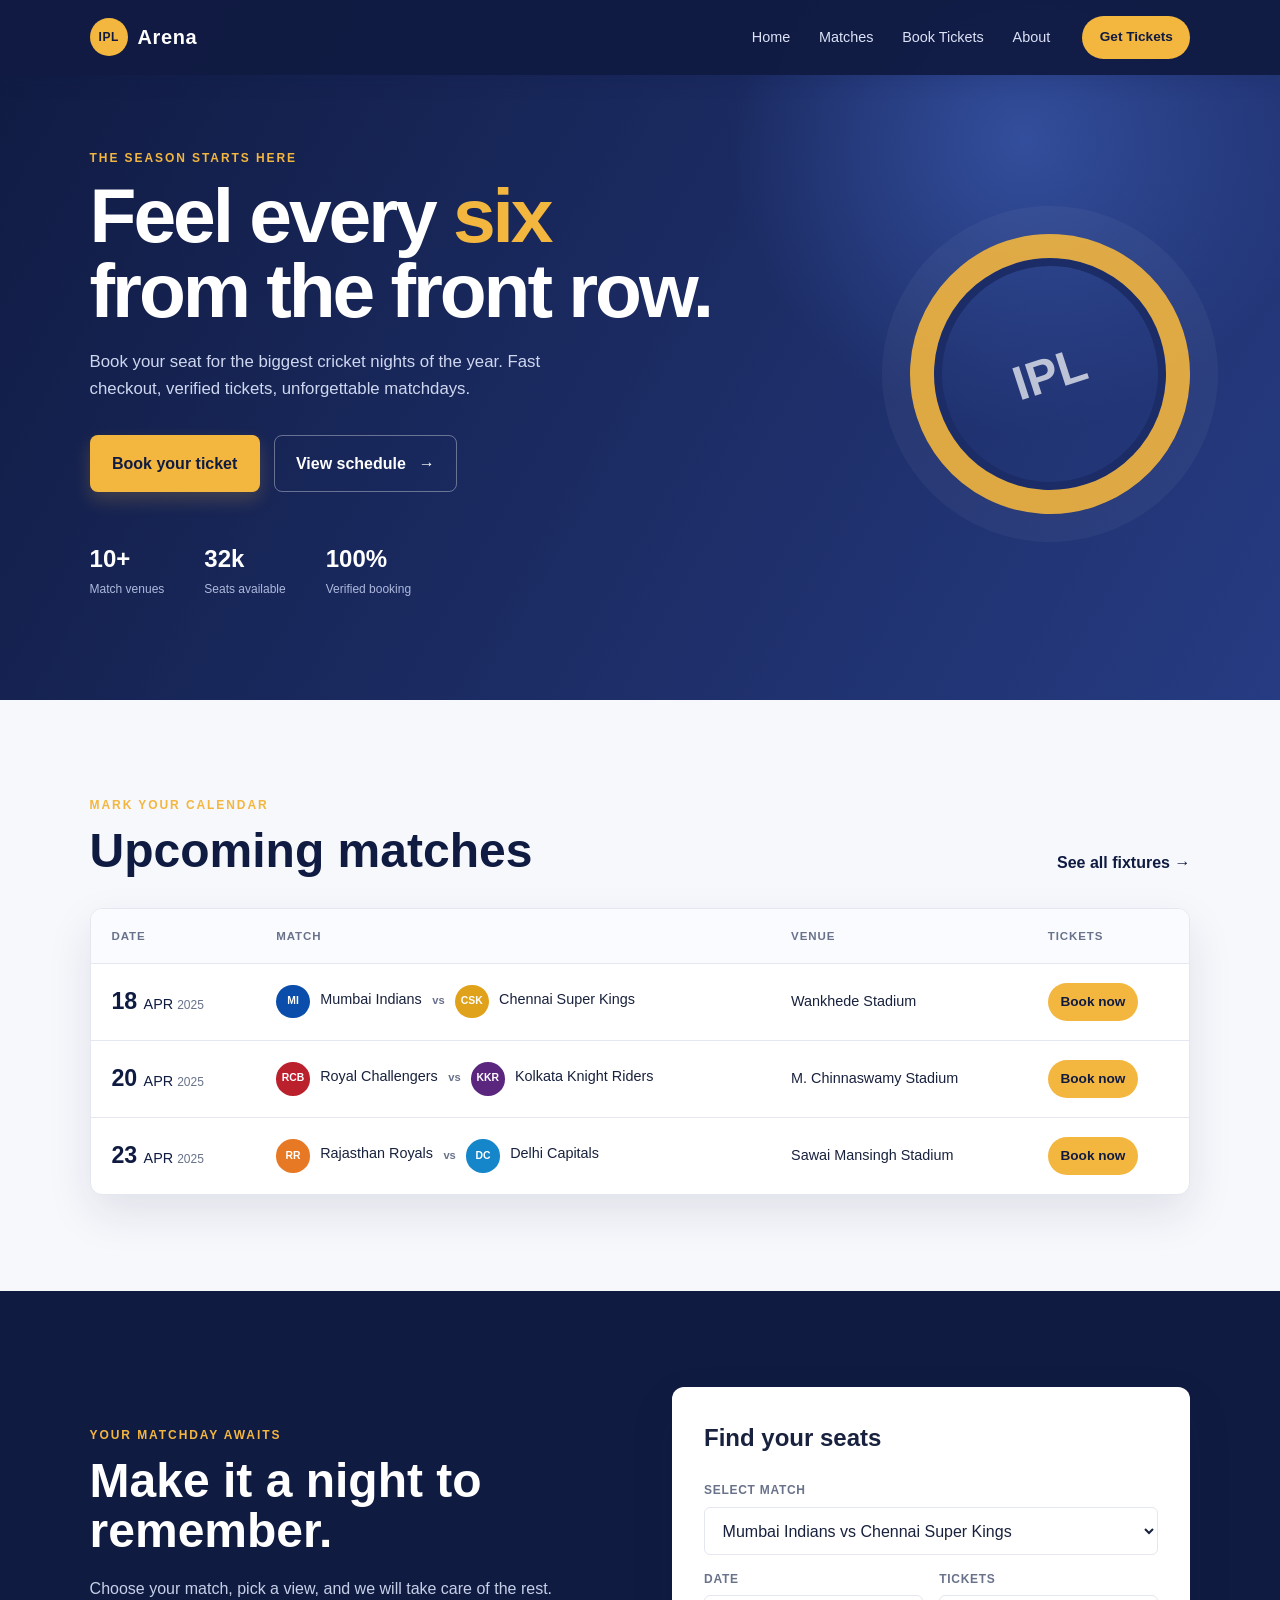
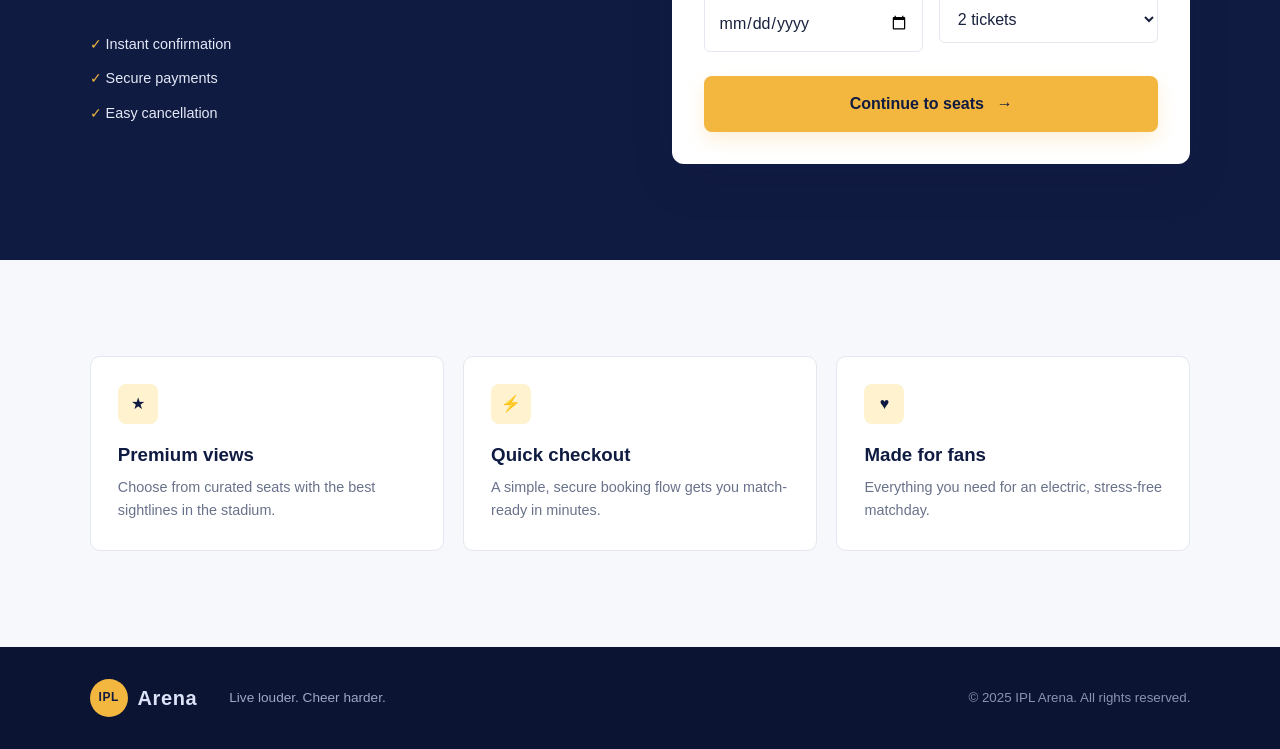
==== commit 0d19908d: "files" ====
--- a/index.html
+++ b/index.html
@@ -1,82 +1,74 @@
-<<!DOCTYPE html>
-<html>
+<!DOCTYPE html>
+<html lang="en">
 <head>
-    <title>My First Title</title>
+    <meta charset="UTF-8">
+    <meta name="viewport" content="width=device-width, initial-scale=1.0">
+    <title>IPL Arena | Book Your Matchday</title>
+    <link rel="stylesheet" href="styles.css">
+</head>
+<body>
+    <header class="site-header">
+        <nav class="navbar" aria-label="Main navigation">
+            <a class="brand" href="#home"><span class="brand-mark">IPL</span><span>Arena</span></a>
+            <div class="nav-links">
+                <a href="#home">Home</a>
+                <a href="#matches">Matches</a>
+                <a href="#booking">Book Tickets</a>
+                <a href="#about">About</a>
+            </div>
+            <a class="nav-button" href="#booking">Get Tickets</a>
+        </nav>
+    </header>
 
-    <style type="text/css">
-        p {
-            color: blue;
-        }
-    </style>
-</head>
+    <main>
+        <section class="hero" id="home">
+            <div class="hero-content">
+                <p class="eyebrow">The season starts here</p>
+                <h1>Feel every <span>six</span> from the front row.</h1>
+                <p class="hero-copy">Book your seat for the biggest cricket nights of the year. Fast checkout, verified tickets, unforgettable matchdays.</p>
+                <div class="hero-actions">
+                    <a class="button button-primary" href="#booking">Book your ticket</a>
+                    <a class="button button-ghost" href="#matches">View schedule <span aria-hidden="true">&#8594;</span></a>
+                </div>
+                <div class="hero-stats">
+                    <div><strong>10+</strong><span>Match venues</span></div>
+                    <div><strong>32k</strong><span>Seats available</span></div>
+                    <div><strong>100%</strong><span>Verified booking</span></div>
+                </div>
+            </div>
+            <div class="hero-ball" aria-hidden="true">IPL</div>
+        </section>
 
-<body>
+        <section class="section" id="matches">
+            <div class="section-heading">
+                <div><p class="eyebrow">Mark your calendar</p><h2>Upcoming matches</h2></div>
+                <a class="text-link" href="#booking">See all fixtures <span aria-hidden="true">&#8594;</span></a>
+            </div>
+            <div class="table-wrap">
+                <table>
+                    <thead><tr><th>Date</th><th>Match</th><th>Venue</th><th>Tickets</th></tr></thead>
+                    <tbody>
+                        <tr><td><strong>18</strong> APR <small>2025</small></td><td><span class="team">MI</span> Mumbai Indians <b>vs</b> <span class="team team-gold">CSK</span> Chennai Super Kings</td><td>Wankhede Stadium</td><td><a class="table-button" href="#booking">Book now</a></td></tr>
+                        <tr><td><strong>20</strong> APR <small>2025</small></td><td><span class="team team-red">RCB</span> Royal Challengers <b>vs</b> <span class="team team-purple">KKR</span> Kolkata Knight Riders</td><td>M. Chinnaswamy Stadium</td><td><a class="table-button" href="#booking">Book now</a></td></tr>
+                        <tr><td><strong>23</strong> APR <small>2025</small></td><td><span class="team team-orange">RR</span> Rajasthan Royals <b>vs</b> <span class="team team-blue">DC</span> Delhi Capitals</td><td>Sawai Mansingh Stadium</td><td><a class="table-button" href="#booking">Book now</a></td></tr>
+                    </tbody>
+                </table>
+            </div>
+        </section>
 
-    <h1>Indian Cinema</h1>
+        <section class="booking-section" id="booking">
+            <div class="booking-copy"><p class="eyebrow">Your matchday awaits</p><h2>Make it a night to remember.</h2><p>Choose your match, pick a view, and we will take care of the rest.</p><div class="perks"><span>&#10003; Instant confirmation</span><span>&#10003; Secure payments</span><span>&#10003; Easy cancellation</span></div></div>
+            <form class="booking-form">
+                <h3>Find your seats</h3>
+                <label for="match">Select match</label><select id="match"><option>Mumbai Indians vs Chennai Super Kings</option><option>Royal Challengers vs Kolkata Knight Riders</option><option>Rajasthan Royals vs Delhi Capitals</option></select>
+                <div class="form-row"><div><label for="date">Date</label><input id="date" type="date"></div><div><label for="tickets">Tickets</label><select id="tickets"><option>2 tickets</option><option>3 tickets</option><option>4 tickets</option></select></div></div>
+                <button class="button button-primary" type="submit">Continue to seats <span aria-hidden="true">&#8594;</span></button>
+            </form>
+        </section>
 
-    <h2>Pride of India</h2>
+        <section class="section features" id="about"><div class="feature-card"><span class="feature-icon">&#9733;</span><h3>Premium views</h3><p>Choose from curated seats with the best sightlines in the stadium.</p></div><div class="feature-card"><span class="feature-icon">&#9889;</span><h3>Quick checkout</h3><p>A simple, secure booking flow gets you match-ready in minutes.</p></div><div class="feature-card"><span class="feature-icon">&#9829;</span><h3>Made for fans</h3><p>Everything you need for an electric, stress-free matchday.</p></div></section>
+    </main>
 
-    <p>
-        Hello, this is my first <b><i>HTML CLASS</i></b>
-    </p>
-
-    <p>
-        This is my second paragraph.
-    </p>
-
-    <h3>List of Awards</h3>
-
-    <ol type="I">
-        <li>International
-            <ol type="A">
-                <li>Oscars</li>
-                <li>XYZ</li>
-            </ol>
-        </li>
-
-        <li>Indian
-            <ul type="circle">
-                <li>Filmfare</li>
-                <li>IIFA</li>
-            </ul>
-        </li>
-    </ol>
-
-    <table border="1" width="70">
-        <caption>Movie Details</caption>
-
-        <thead>
-            <tr>
-                <th>Movie Name</th>
-                <th>Director</th>
-                <th>Actor</th>
-                <th>Rating</th>
-            </tr>
-        </thead>
-
-        <tbody>
-            <tr>
-                <td>Bahubali</td>
-                <td>Rajamouli</td>
-                <td>Prabhas</td>
-                <td>4.9</td>
-            </tr>
-
-            <tr>
-                <td>KGF</td>
-                <td>Prashant Neel</td>
-                <td>Prashant</td>
-                <td>4.9</td>
-            </tr>
-
-            <tr>
-                <td>RRR</td>
-                <td>Rajamouli</td>
-                <td>NTR</td>
-                <td>4.8</td>
-            </tr>
-        </tbody>
-    </table>
-
+    <footer class="footer"><a class="brand" href="#home"><span class="brand-mark">IPL</span><span>Arena</span></a><p>Live louder. Cheer harder.</p><small>&copy; 2025 IPL Arena. All rights reserved.</small></footer>
 </body>
 </html>
--- a/styles.css
+++ b/styles.css
@@ -0,0 +1,51 @@
+:root {
+    --primary: #101b42;
+    --primary-light: #1b2c67;
+    --accent: #f3b63f;
+    --accent-soft: #fff2cf;
+    --background: #f7f8fc;
+    --surface: #ffffff;
+    --text: #18213d;
+    --muted: #69728b;
+    --border: #e4e7ef;
+    --shadow: 0 18px 45px rgba(16, 27, 66, 0.10);
+}
+
+* { box-sizing: border-box; }
+html { scroll-behavior: smooth; }
+body { margin: 0; color: var(--text); background: var(--background); font-family: "Trebuchet MS", "Segoe UI", sans-serif; line-height: 1.6; }
+a { color: inherit; text-decoration: none; }
+.site-header { position: relative; z-index: 10; }
+.navbar { position: fixed; top: 0; left: 0; right: 0; display: flex; align-items: center; gap: 2rem; padding: 1rem 7%; color: white; background: rgba(16, 27, 66, 0.94); box-shadow: 0 4px 20px rgba(16, 27, 66, .14); }
+.brand { display: inline-flex; align-items: center; gap: .6rem; font-size: 1.25rem; font-weight: 800; letter-spacing: .03em; }
+.brand-mark { display: grid; place-items: center; width: 2.4rem; height: 2.4rem; color: var(--primary); background: var(--accent); border-radius: 50%; font-size: .75rem; }
+.nav-links { display: flex; gap: 1.8rem; margin-left: auto; }
+.nav-links a { color: #dce2f7; font-size: .9rem; transition: color .2s, transform .2s; }
+.nav-links a:hover { color: var(--accent); transform: translateY(-2px); }
+.nav-button, .table-button { padding: .65rem 1.1rem; color: var(--primary); background: var(--accent); border-radius: 999px; font-weight: 800; font-size: .85rem; }
+.hero { min-height: 700px; display: flex; align-items: center; overflow: hidden; padding: 9rem 7% 6rem; color: white; background: radial-gradient(circle at 80% 20%, #334e9c 0, transparent 25%), linear-gradient(120deg, #101b42, #263b82); }
+.hero-content { position: relative; z-index: 1; width: min(630px, 100%); }
+.eyebrow { margin: 0 0 .65rem; color: var(--accent); font-size: .75rem; font-weight: 800; letter-spacing: .16em; text-transform: uppercase; }
+h1, h2, h3, p { margin-top: 0; }
+h1 { max-width: 650px; margin-bottom: 1.3rem; font-size: clamp(2.8rem, 6vw, 5.5rem); line-height: .98; letter-spacing: -.04em; }
+h1 span { color: var(--accent); }
+.hero-copy { max-width: 500px; color: #cfd7f0; font-size: 1.05rem; }
+.hero-actions { display: flex; flex-wrap: wrap; gap: .9rem; margin: 2rem 0 3rem; }
+.button { display: inline-flex; align-items: center; justify-content: center; gap: .8rem; border: 0; cursor: pointer; font: inherit; font-weight: 800; }
+.button-primary { padding: .95rem 1.4rem; color: var(--primary); background: var(--accent); border-radius: 8px; box-shadow: 0 8px 18px rgba(243, 182, 63, .2); }
+.button-primary:hover { background: #ffd36e; transform: translateY(-2px); }
+.button-ghost { padding: .9rem 1.3rem; color: white; border: 1px solid rgba(255,255,255,.35); border-radius: 8px; }
+.button-ghost:hover { border-color: var(--accent); color: var(--accent); }
+.hero-stats { display: flex; gap: 2.5rem; }
+.hero-stats div { display: grid; gap: .15rem; }
+.hero-stats strong { font-size: 1.5rem; }.hero-stats span { color: #aeb9dc; font-size: .75rem; }
+.hero-ball { display: grid; place-items: center; width: 280px; height: 280px; margin-left: auto; border: 24px solid rgba(243,182,63,.9); border-radius: 50%; color: rgba(255,255,255,.7); font-size: 3rem; font-weight: 900; transform: rotate(-18deg); box-shadow: inset 0 0 0 8px var(--primary-light), 0 0 0 28px rgba(255,255,255,.04); }
+.section { width: min(1120px, 86%); margin: 0 auto; padding: 6rem 0; }
+.section-heading { display: flex; align-items: end; justify-content: space-between; margin-bottom: 2rem; }.section h2, .booking-copy h2 { margin-bottom: 0; color: var(--primary); font-size: clamp(2rem, 4vw, 3rem); line-height: 1.05; }
+.text-link { color: var(--primary); font-weight: 800; }.text-link:hover { color: #b17a08; }
+.table-wrap { overflow-x: auto; background: var(--surface); border: 1px solid var(--border); border-radius: 12px; box-shadow: var(--shadow); }
+table { width: 100%; min-width: 750px; border-collapse: collapse; text-align: left; }.table-wrap th { padding: 1.1rem 1.3rem; color: var(--muted); background: #fafbfe; font-size: .72rem; letter-spacing: .08em; text-transform: uppercase; }.table-wrap td { padding: 1.2rem 1.3rem; border-top: 1px solid var(--border); font-size: .9rem; }.table-wrap td:first-child { color: var(--primary); white-space: nowrap; }.table-wrap td:first-child strong { margin-right: .2rem; font-size: 1.45rem; }.table-wrap td small { color: var(--muted); }.table-wrap td b { margin: 0 .4rem; color: var(--muted); font-size: .7rem; }.team { display: inline-grid; place-items: center; width: 2.1rem; height: 2.1rem; margin-right: .4rem; color: white; background: #0a4dab; border-radius: 50%; font-size: .65rem; font-weight: 800; }.team-gold { background: #e1a21b; }.team-red { background: #bb202d; }.team-purple { background: #5b267d; }.team-orange { background: #e87924; }.team-blue { background: #1586c9; }.table-button { display: inline-block; padding: .5rem .8rem; white-space: nowrap; }.table-button:hover, .nav-button:hover { background: #ffd36e; }
+.booking-section { display: grid; grid-template-columns: 1fr 1fr; gap: 4rem; align-items: center; padding: 6rem 7%; color: white; background: var(--primary); }.booking-copy { max-width: 500px; }.booking-copy h2 { color: white; }.booking-copy > p:not(.eyebrow) { margin-top: 1.2rem; color: #c7d0e8; }.perks { display: grid; gap: .7rem; margin-top: 2rem; color: #e4e9f7; font-size: .9rem; }.perks span::first-letter { color: var(--accent); }.booking-form { padding: 2rem; color: var(--text); background: var(--surface); border-radius: 12px; box-shadow: var(--shadow); }.booking-form h3 { margin-bottom: 1.5rem; font-size: 1.5rem; }.booking-form label { display: block; margin: .9rem 0 .4rem; color: var(--muted); font-size: .75rem; font-weight: 800; text-transform: uppercase; letter-spacing: .06em; }.booking-form select, .booking-form input { width: 100%; padding: .85rem; border: 1px solid var(--border); border-radius: 6px; color: var(--text); background: white; font: inherit; }.form-row { display: grid; grid-template-columns: 1fr 1fr; gap: 1rem; }.booking-form .button { width: 100%; margin-top: 1.5rem; }
+.features { display: grid; grid-template-columns: repeat(3, 1fr); gap: 1.2rem; }.feature-card { padding: 1.7rem; border: 1px solid var(--border); border-radius: 10px; background: var(--surface); }.feature-icon { display: grid; place-items: center; width: 2.5rem; height: 2.5rem; margin-bottom: 1rem; color: var(--primary); background: var(--accent-soft); border-radius: 8px; }.feature-card h3 { margin-bottom: .4rem; color: var(--primary); }.feature-card p { margin: 0; color: var(--muted); font-size: .9rem; }
+.footer { display: flex; align-items: center; gap: 2rem; padding: 2rem 7%; color: #dce2f7; background: #0b1433; }.footer p { margin: 0 auto 0 0; color: #9da8c6; font-size: .85rem; }.footer small { color: #8994b2; }
+@media (max-width: 760px) { .navbar { padding: .8rem 5%; }.nav-links { display: none; }.nav-button { margin-left: auto; }.hero { min-height: 680px; padding: 8rem 7% 5rem; }.hero-ball { display: none; }.hero-stats { gap: 1.2rem; }.hero-stats strong { font-size: 1.2rem; }.hero-stats span { font-size: .65rem; }.section { width: 86%; padding: 4rem 0; }.section-heading { align-items: start; flex-direction: column; gap: 1rem; }.booking-section { grid-template-columns: 1fr; gap: 2.5rem; padding: 4rem 7%; }.features { grid-template-columns: 1fr; }.footer { flex-wrap: wrap; gap: 1rem; }.footer p { width: 100%; order: 3; } }
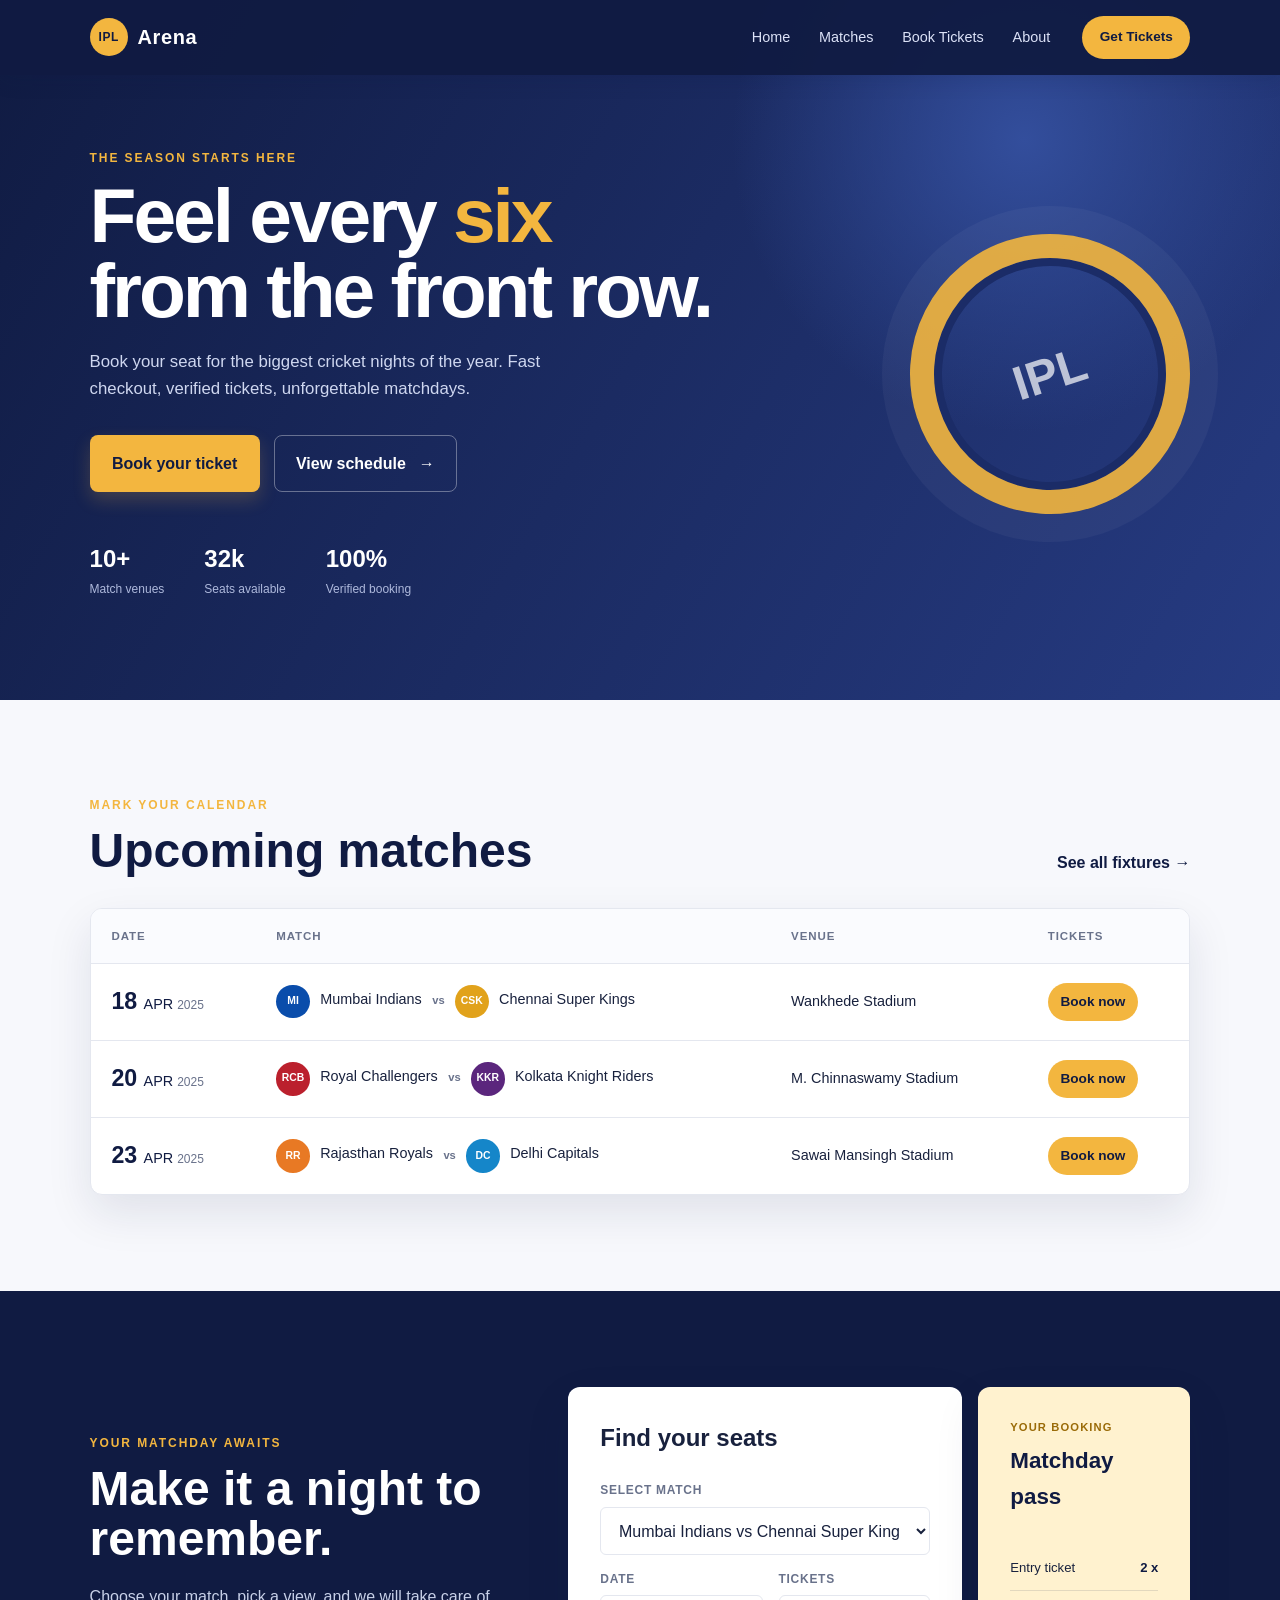
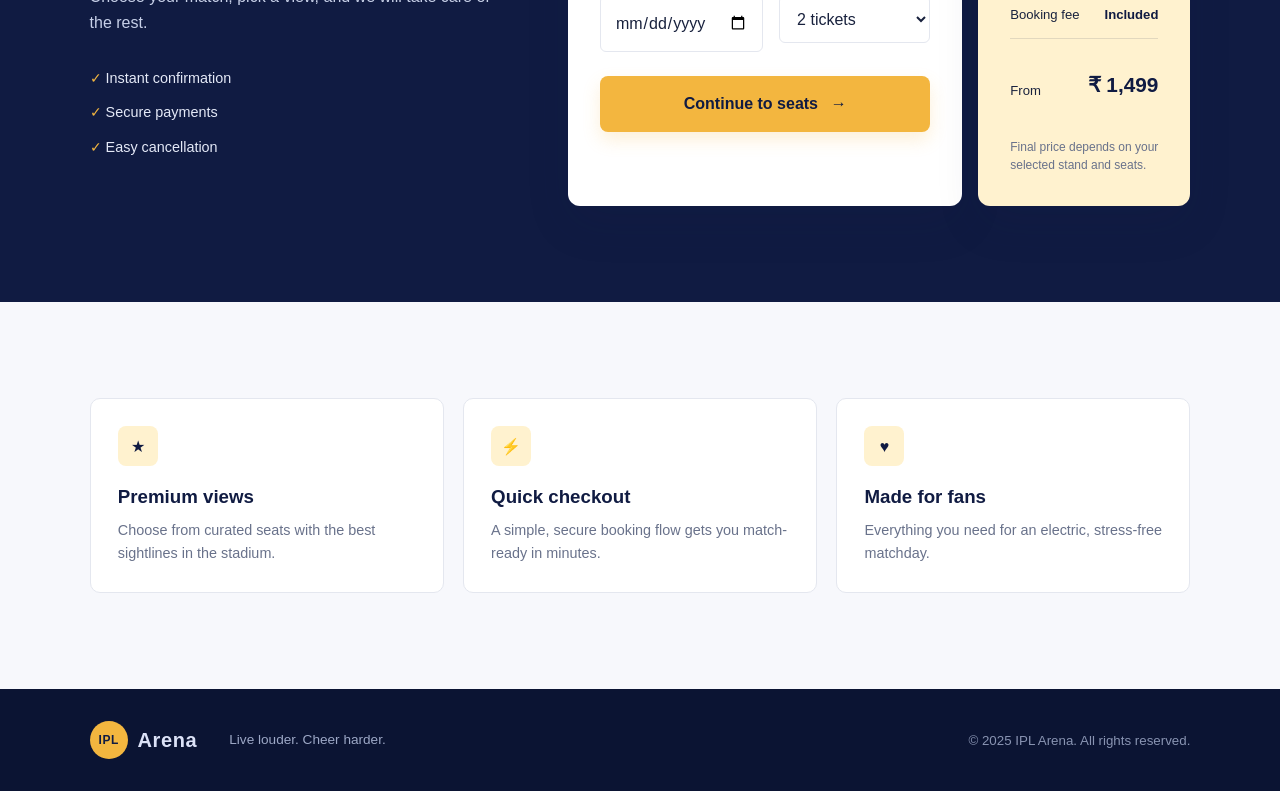
==== commit 69cca667: "files" ====
--- a/index.html
+++ b/index.html
@@ -58,12 +58,22 @@
 
         <section class="booking-section" id="booking">
             <div class="booking-copy"><p class="eyebrow">Your matchday awaits</p><h2>Make it a night to remember.</h2><p>Choose your match, pick a view, and we will take care of the rest.</p><div class="perks"><span>&#10003; Instant confirmation</span><span>&#10003; Secure payments</span><span>&#10003; Easy cancellation</span></div></div>
-            <form class="booking-form">
-                <h3>Find your seats</h3>
-                <label for="match">Select match</label><select id="match"><option>Mumbai Indians vs Chennai Super Kings</option><option>Royal Challengers vs Kolkata Knight Riders</option><option>Rajasthan Royals vs Delhi Capitals</option></select>
-                <div class="form-row"><div><label for="date">Date</label><input id="date" type="date"></div><div><label for="tickets">Tickets</label><select id="tickets"><option>2 tickets</option><option>3 tickets</option><option>4 tickets</option></select></div></div>
-                <button class="button button-primary" type="submit">Continue to seats <span aria-hidden="true">&#8594;</span></button>
-            </form>
+            <div class="booking-panel">
+                <form class="booking-form">
+                    <h3>Find your seats</h3>
+                    <label for="match">Select match</label><select id="match"><option>Mumbai Indians vs Chennai Super Kings</option><option>Royal Challengers vs Kolkata Knight Riders</option><option>Rajasthan Royals vs Delhi Capitals</option></select>
+                    <div class="form-row"><div><label for="date">Date</label><input id="date" type="date"></div><div><label for="tickets">Tickets</label><select id="tickets"><option>2 tickets</option><option>3 tickets</option><option>4 tickets</option></select></div></div>
+                    <button class="button button-primary" type="submit">Continue to seats <span aria-hidden="true">&#8594;</span></button>
+                </form>
+                <aside class="booking-summary" aria-label="Booking summary">
+                    <p class="summary-label">Your booking</p>
+                    <h3>Matchday pass</h3>
+                    <div class="summary-line"><span>Entry ticket</span><strong>2 x</strong></div>
+                    <div class="summary-line"><span>Booking fee</span><strong>Included</strong></div>
+                    <div class="summary-total"><span>From</span><strong>&#8377; 1,499</strong></div>
+                    <p class="summary-note">Final price depends on your selected stand and seats.</p>
+                </aside>
+            </div>
         </section>
 
         <section class="section features" id="about"><div class="feature-card"><span class="feature-icon">&#9733;</span><h3>Premium views</h3><p>Choose from curated seats with the best sightlines in the stadium.</p></div><div class="feature-card"><span class="feature-icon">&#9889;</span><h3>Quick checkout</h3><p>A simple, secure booking flow gets you match-ready in minutes.</p></div><div class="feature-card"><span class="feature-icon">&#9829;</span><h3>Made for fans</h3><p>Everything you need for an electric, stress-free matchday.</p></div></section>
--- a/styles.css
+++ b/styles.css
@@ -45,7 +45,8 @@
 .text-link { color: var(--primary); font-weight: 800; }.text-link:hover { color: #b17a08; }
 .table-wrap { overflow-x: auto; background: var(--surface); border: 1px solid var(--border); border-radius: 12px; box-shadow: var(--shadow); }
 table { width: 100%; min-width: 750px; border-collapse: collapse; text-align: left; }.table-wrap th { padding: 1.1rem 1.3rem; color: var(--muted); background: #fafbfe; font-size: .72rem; letter-spacing: .08em; text-transform: uppercase; }.table-wrap td { padding: 1.2rem 1.3rem; border-top: 1px solid var(--border); font-size: .9rem; }.table-wrap td:first-child { color: var(--primary); white-space: nowrap; }.table-wrap td:first-child strong { margin-right: .2rem; font-size: 1.45rem; }.table-wrap td small { color: var(--muted); }.table-wrap td b { margin: 0 .4rem; color: var(--muted); font-size: .7rem; }.team { display: inline-grid; place-items: center; width: 2.1rem; height: 2.1rem; margin-right: .4rem; color: white; background: #0a4dab; border-radius: 50%; font-size: .65rem; font-weight: 800; }.team-gold { background: #e1a21b; }.team-red { background: #bb202d; }.team-purple { background: #5b267d; }.team-orange { background: #e87924; }.team-blue { background: #1586c9; }.table-button { display: inline-block; padding: .5rem .8rem; white-space: nowrap; }.table-button:hover, .nav-button:hover { background: #ffd36e; }
-.booking-section { display: grid; grid-template-columns: 1fr 1fr; gap: 4rem; align-items: center; padding: 6rem 7%; color: white; background: var(--primary); }.booking-copy { max-width: 500px; }.booking-copy h2 { color: white; }.booking-copy > p:not(.eyebrow) { margin-top: 1.2rem; color: #c7d0e8; }.perks { display: grid; gap: .7rem; margin-top: 2rem; color: #e4e9f7; font-size: .9rem; }.perks span::first-letter { color: var(--accent); }.booking-form { padding: 2rem; color: var(--text); background: var(--surface); border-radius: 12px; box-shadow: var(--shadow); }.booking-form h3 { margin-bottom: 1.5rem; font-size: 1.5rem; }.booking-form label { display: block; margin: .9rem 0 .4rem; color: var(--muted); font-size: .75rem; font-weight: 800; text-transform: uppercase; letter-spacing: .06em; }.booking-form select, .booking-form input { width: 100%; padding: .85rem; border: 1px solid var(--border); border-radius: 6px; color: var(--text); background: white; font: inherit; }.form-row { display: grid; grid-template-columns: 1fr 1fr; gap: 1rem; }.booking-form .button { width: 100%; margin-top: 1.5rem; }
+.booking-section { display: grid; grid-template-columns: minmax(240px, .8fr) minmax(520px, 1.2fr); gap: 4rem; align-items: center; padding: 6rem 7%; color: white; background: var(--primary); }.booking-copy { max-width: 500px; }.booking-copy h2 { color: white; }.booking-copy > p:not(.eyebrow) { margin-top: 1.2rem; color: #c7d0e8; }.perks { display: grid; gap: .7rem; margin-top: 2rem; color: #e4e9f7; font-size: .9rem; }.perks span::first-letter { color: var(--accent); }.booking-panel { display: grid; grid-template-columns: minmax(0, 1.3fr) minmax(190px, .7fr); gap: 1rem; align-items: stretch; }.booking-form, .booking-summary { padding: 2rem; color: var(--text); background: var(--surface); border-radius: 12px; box-shadow: var(--shadow); }.booking-form h3 { margin-bottom: 1.5rem; font-size: 1.5rem; }.booking-form label { display: block; margin: .9rem 0 .4rem; color: var(--muted); font-size: .75rem; font-weight: 800; text-transform: uppercase; letter-spacing: .06em; }.booking-form select, .booking-form input { width: 100%; padding: .85rem; border: 1px solid var(--border); border-radius: 6px; color: var(--text); background: white; font: inherit; }.form-row { display: grid; grid-template-columns: 1fr 1fr; gap: 1rem; }.booking-form .button { width: 100%; margin-top: 1.5rem; }.booking-summary { background: var(--accent-soft); }.summary-label { margin-bottom: .4rem; color: #9a6b08; font-size: .7rem; font-weight: 800; letter-spacing: .1em; text-transform: uppercase; }.booking-summary h3 { margin-bottom: 1.8rem; color: var(--primary); font-size: 1.4rem; }.summary-line, .summary-total { display: flex; justify-content: space-between; gap: 1rem; padding: .8rem 0; border-bottom: 1px solid rgba(16, 27, 66, .12); font-size: .82rem; }.summary-line strong { color: var(--primary); }.summary-total { margin-top: 1rem; border-bottom: 0; align-items: end; }.summary-total strong { color: var(--primary); font-size: 1.3rem; }.summary-note { margin: 1.6rem 0 0; color: var(--muted); font-size: .75rem; line-height: 1.45; }
 .features { display: grid; grid-template-columns: repeat(3, 1fr); gap: 1.2rem; }.feature-card { padding: 1.7rem; border: 1px solid var(--border); border-radius: 10px; background: var(--surface); }.feature-icon { display: grid; place-items: center; width: 2.5rem; height: 2.5rem; margin-bottom: 1rem; color: var(--primary); background: var(--accent-soft); border-radius: 8px; }.feature-card h3 { margin-bottom: .4rem; color: var(--primary); }.feature-card p { margin: 0; color: var(--muted); font-size: .9rem; }
 .footer { display: flex; align-items: center; gap: 2rem; padding: 2rem 7%; color: #dce2f7; background: #0b1433; }.footer p { margin: 0 auto 0 0; color: #9da8c6; font-size: .85rem; }.footer small { color: #8994b2; }
-@media (max-width: 760px) { .navbar { padding: .8rem 5%; }.nav-links { display: none; }.nav-button { margin-left: auto; }.hero { min-height: 680px; padding: 8rem 7% 5rem; }.hero-ball { display: none; }.hero-stats { gap: 1.2rem; }.hero-stats strong { font-size: 1.2rem; }.hero-stats span { font-size: .65rem; }.section { width: 86%; padding: 4rem 0; }.section-heading { align-items: start; flex-direction: column; gap: 1rem; }.booking-section { grid-template-columns: 1fr; gap: 2.5rem; padding: 4rem 7%; }.features { grid-template-columns: 1fr; }.footer { flex-wrap: wrap; gap: 1rem; }.footer p { width: 100%; order: 3; } }+@media (max-width: 980px) { .booking-section { grid-template-columns: 1fr; gap: 2.5rem; }.booking-copy { max-width: 680px; } }
+@media (max-width: 760px) { .navbar { align-items: flex-start; flex-wrap: wrap; padding: .8rem 5%; }.nav-links { display: flex; flex-basis: 100%; flex-direction: column; gap: .25rem; order: 3; padding-top: .5rem; }.nav-links a { padding: .35rem 0; }.nav-button { margin-left: auto; }.hero { min-height: 680px; padding: 10rem 7% 5rem; }.hero-ball { display: none; }.hero-stats { gap: 1.2rem; }.hero-stats strong { font-size: 1.2rem; }.hero-stats span { font-size: .65rem; }.section { width: 86%; padding: 4rem 0; }.section-heading { align-items: start; flex-direction: column; gap: 1rem; }.booking-section { padding: 4rem 7%; }.booking-panel { grid-template-columns: 1fr; }.booking-summary { order: 2; }.form-row { grid-template-columns: 1fr; gap: 0; }.features { grid-template-columns: 1fr; }.footer { flex-wrap: wrap; gap: 1rem; }.footer p { width: 100%; order: 3; } }
